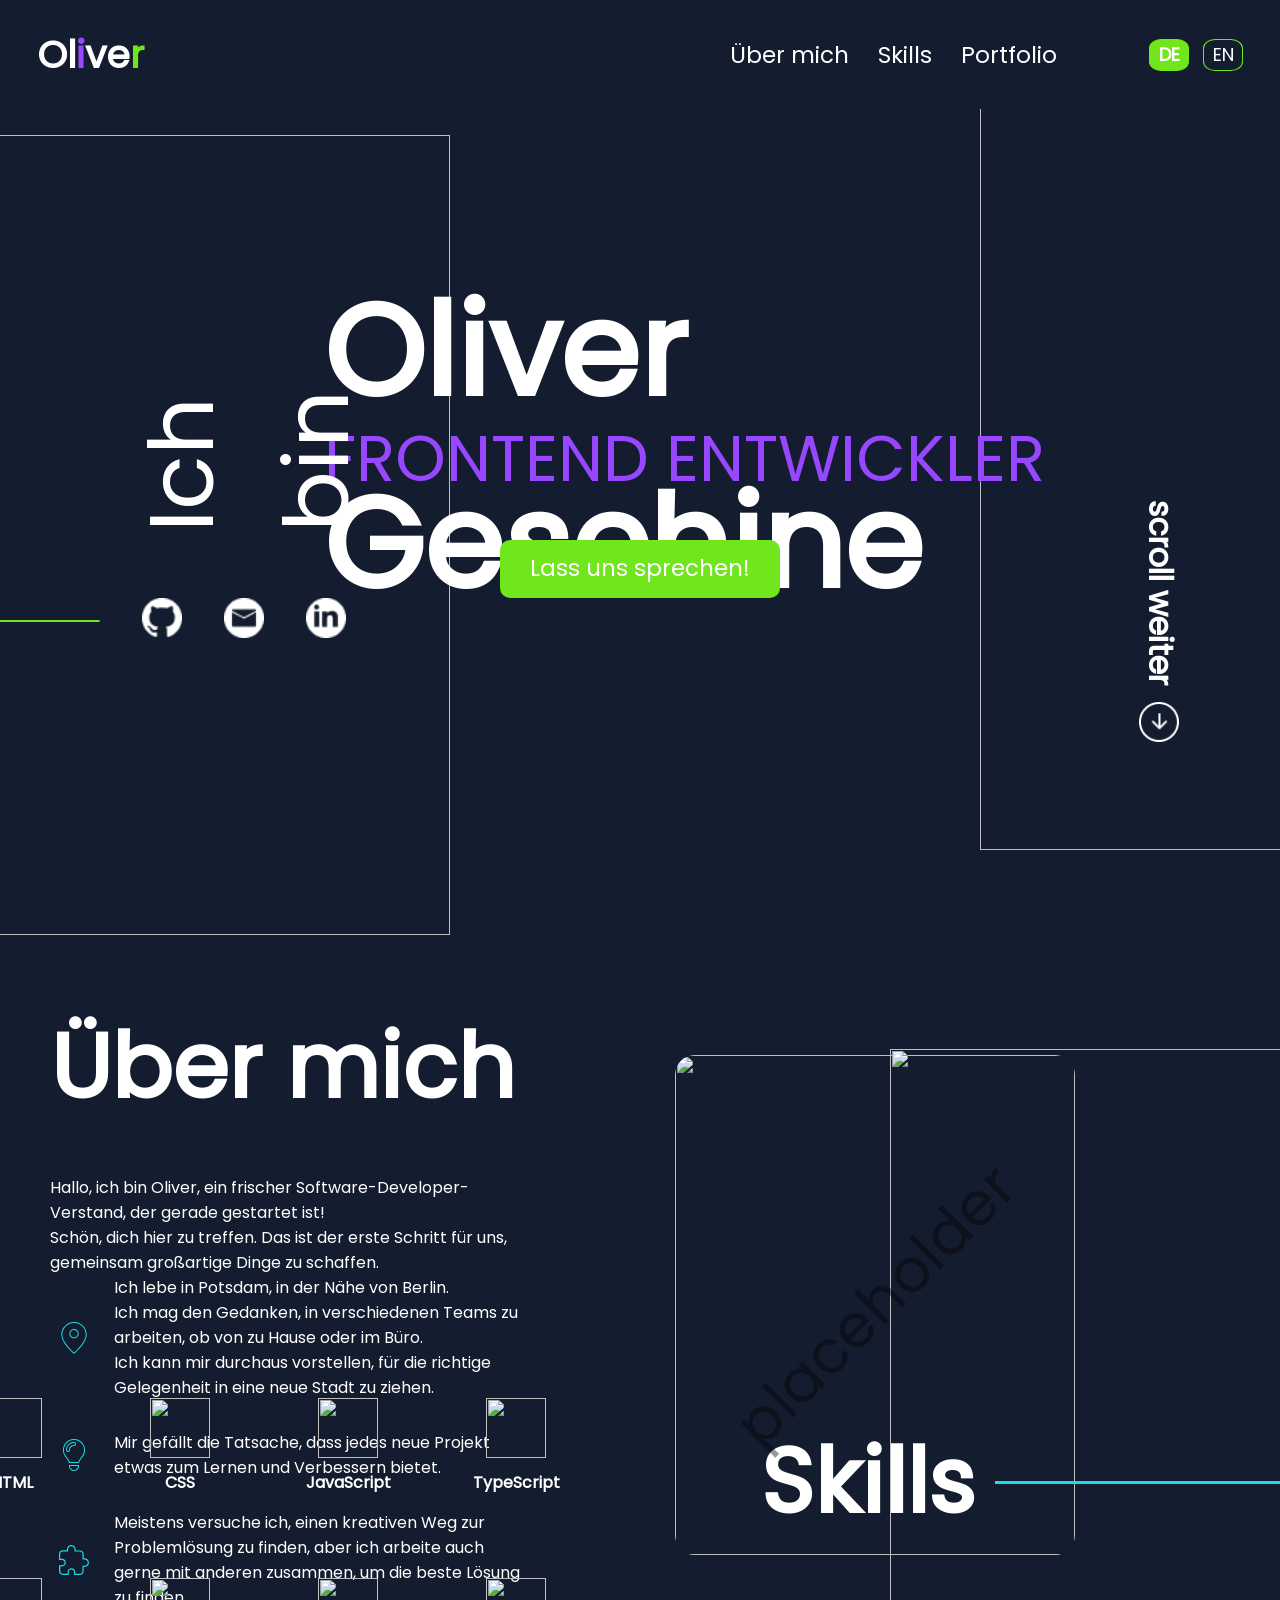
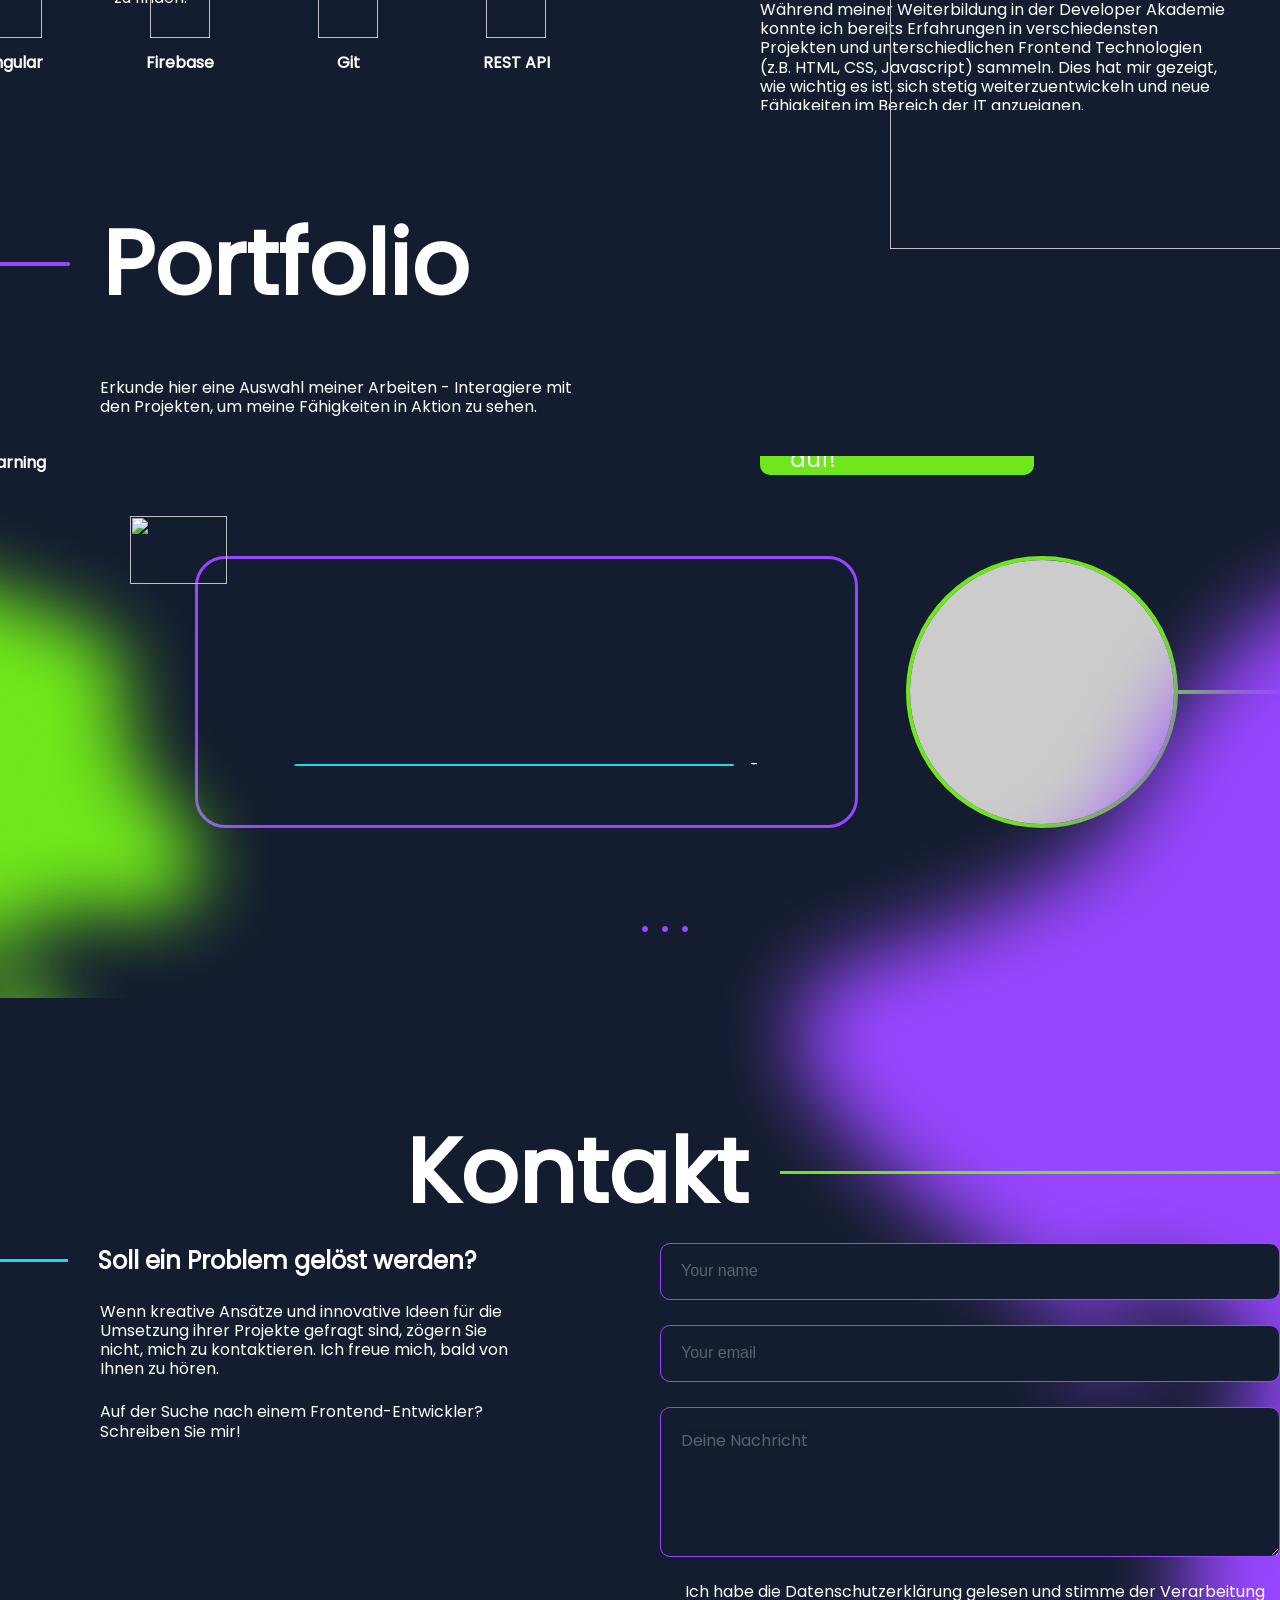
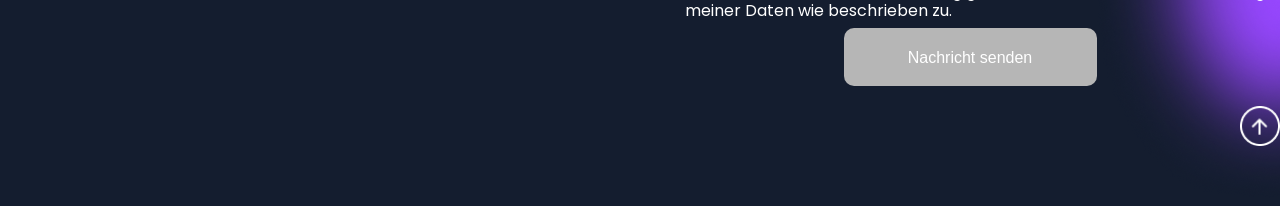
==== index.html @ 26cadbdf "next update on exts and translations" ====
<!DOCTYPE html>
<html lang="en">

<head>
    <meta charset="UTF-8">
    <meta name="viewport" content="width=device-width, initial-scale=1.0">
    <title>Portfolio</title>

    <link rel="stylesheet" href="style.css">
    <link rel="stylesheet" href="./styles/navbar.css">
    <link rel="stylesheet" href="./styles/landing-section.css">
    <link rel="stylesheet" href="./styles/about-me-section.css">
    <link rel="stylesheet" href="./styles/skills-section.css">
    <link rel="stylesheet" href="./styles/portfolio-section.css">
    <link rel="stylesheet" href="./styles/comment-section.css">
    <link rel="stylesheet" href="./styles/contact-section.css">
    <link rel="stylesheet" href="./styles/footer.css">

    <script src="https://cdn.jsdelivr.net/npm/@emailjs/browser@3/dist/email.min.js"></script>

    <script src="./scripts/includeHTML.js"></script>
    <script src="./scripts/projects.js"></script>
    <script src="./scripts/comments.js"></script>
    <script src="./scripts/contact.js"></script>
    <script src="./scripts/navbar.js"></script>
    <script src="./scripts/translations.js"></script>
    <script src="script.js"></script>
</head>

<body onload="init()">
    <div class="content-wrapper">
        <nav>
            <h1>
                <a href="#landing_page">
                    <span>Ol</span><span class="purple-dot">i</span><span>ve</span><span class="green-r">r</span>
                </a>
            </h1>


            <div class="navigation-bar">

                <div class="navigation-links-container">
                    <div class="navigations-links">
                        <a href="#about_me" onclick="setActiveNav(this)" data-translate="nav.about">About me</a>
                        <img class="navigation-links-img dNone" src="./assets/icons/purple_line.png" alt="">
                    </div>
                    <div class="navigations-links">
                        <a href="#skills" onclick="setActiveNav(this)" data-translate="nav.skills">Skills</a>
                        <img class="navigation-links-img dNone" src="./assets/icons/purple_line.png" alt="">
                    </div>
                    <div class="navigations-links">
                        <a href="#portfolio" onclick="setActiveNav(this)" data-translate="nav.portfolio">Portfolio</a>
                        <img class="navigation-links-img dNone" src="./assets/icons/purple_line.png" alt="">
                    </div>
                </div>

                <div class="change_language_container">
                    <button class="language-button" id="de_button" onclick="setLanguageDE()">DE</button>
                    <button class="language-button dNone" id="de_active">DE</button>
                    <button class="language-button" id="en_button" onclick="setLanguageEN()">EN</button>
                    <button class="language-button dNone" id="en_active">EN</button>
                </div>

            </div>

        </nav>


        <landing-section id="landing_page" class="landing-section">
            <div class="headline-wrapper">
                <h3 data-translate="landing.iam">I am</h3>
                <div class="headlines">
                    <h1>Oliver Geschine</h1>
                    <h2 data-translate="landing.role">FRONTEND DEVELOPER</h2>
                </div>
            </div>

            <a href="#contact" class="landing-section-button" data-translate="landing.cta">Let's talk!</a>

            <div class="landing-section-link-container">
                <div class="links">
                    <img src="./assets/icons/green_line.png" alt="">
                    <a href="https://github.com/OliGeschine" target="_blank"><img src="./assets/icons/github.png"
                            alt="Github"></a>
                    <a href="#contact"><img src="./assets/icons/email.png" alt="Email"></a>
                    <a href="https://www.linkedin.com/in/oliver-geschine-a71230404/" target="_blank"><img
                            src="./assets/icons/linkedin.png" alt="LinkedIn"></a>
                </div>

                <div class="scroll-down-container">
                    <p data-translate="landing.scroll">Scroll down</p>
                    <img src="./assets/icons/white_arrow_up_framed.png" alt="">
                </div>
            </div>

            <div class="landing-section-shadows">
                <img src="./assets/img/landing_section_shadow_purple.png" alt="">
                <img src="./assets/img/landing_section_shadow_blue.svg" alt="">
            </div>

        </landing-section>


        <section id="about_me" class="about_me_section">
            <div class="infobox">
                <h1 data-translate="about.title">About Me</h1>
                <span data-translate="about.intro">
                    Hi there, I'm Oliver, a fresh Software-Developer-Mind that just launched! <br>
                    Nice to meet you here. This is the first step for us creating great things together. <br>
                </span>
                <div class="short_info_container">
                    <div class="short_info">
                        <img class="about_me_icons" src="./assets/icons/location_icon.png" alt="">
                        <span data-translate="about.location">
                        </span>
                    </div>
                    <div class="short_info">
                        <img class="about_me_icons" src="./assets/icons/bulb_icon.png" alt="">
                        <span data-translate="about.learning">
                            I like the fact that every new project gives you something to learn and improve.

                        </span>
                    </div>
                    <div class="short_info">
                        <img class="about_me_icons" src="./assets/icons/puzzle_icon.svg" alt="">
                        <span data-translate="about.problem">
                            Most of the time I try to find a creative way to solve problems, but i also enjoy teaming up
                            with other people to find the best solution.
                        </span>
                    </div>
                </div>
            </div>

            <div class="profile_picture_container">
                <span class="placeholder_span">placeholder</span>
                <img class="profile_picture" src="./assets/img/profile_picture.png" alt="">
            </div>

            <div class="about-me-section-shadows">
                <img src="./assets/img/purple_green_shadow.png" alt="">
            </div>
        </section>


        <section id="skills" class="skills_section">
            <img class="vector-bg-img" src="./assets/img/Vector.png" alt="">
            <div class="skills-content">
                <div class="skills-overview">
                    <div class="skill-container">
                        <img class="skills_picture" src="./assets/img/html.png" alt="">
                        <span>HTML</span>
                    </div>

                    <div class="skill-container">
                        <img class="skills_picture" src="./assets/img/css.png" alt="">
                        <span>CSS</span>
                    </div>
                    <div class="skill-container">
                        <img class="skills_picture" src="./assets/img/javascript.png" alt="">
                        <span>JavaScript</span>
                    </div>

                    <div class="skill-container">
                        <img class="skills_picture" src="./assets/img/typescript.png" alt="">
                        <span>TypeScript</span>
                    </div>
                    <div class="skill-container">
                        <img class="skills_picture" src="./assets/img/angular.png" alt="">
                        <span>Angular</span>
                    </div>

                    <div class="skill-container">
                        <img class="skills_picture" src="./assets/img/firebase.png" alt="">
                        <span>Firebase</span>
                    </div>
                    <div class="skill-container">
                        <img class="skills_picture" src="./assets/img/git.png" alt="">
                        <span>Git</span>
                    </div>

                    <div class="skill-container">
                        <img class="skills_picture" src="./assets/img/rest_api.png" alt="">
                        <span>REST API</span>
                    </div>
                    <div class="skill-container">
                        <img class="skills_picture" src="./assets/img/scrum.png" alt="">
                        <span>Scrum</span>
                    </div>

                    <div class="skill-container">
                        <img class="skills_picture" src="./assets/img/material_design.png" alt="">
                        <span>Material Design</span>
                    </div>
                    <div class="skill-container">
                        <img class="skills_picture" src="./assets/img/continually_learning_blue.png" alt="">
                        <span>Continually Learning</span>
                    </div>
                </div>

                <div class="skills_infobox">
                    <div class="skills_headline_container">
                        <h1 data-translate="skills.title">Skills</h1>
                        <img class="blue_line" src="./assets/icons/blue_line.png" alt="">
                    </div>

                    <span data-translate="skills.intro" class="skills_infobox_span">

                    </span>
                    <div class="h2_container">
                        <p data-translate="skills.looking"></p>
                        <p data-translate="skills.another" class="purple-p">another skill</p>
                        <p data-translate="skills.question">?</p>
                    </div>
                    <span data-translate="skills.description" class="skills_infobox_span"></span>
                    <a href="#contact" class="skills-section-button" data-translate="skills.cta"></a>
                </div>
            </div>
        </section>



        <section id="portfolio" class="portfolio_section">
            <div class="project-headline-wrapper">
                <div class="headline_container">
                    <img src="./assets/icons/purple_line.png" alt="">
                    <h1 data-translate="portfolio.title">Portfolio</h1>
                </div>
                <span data-translate="portfolio.headline" class="headline_span"></span>
            </div>

            <div id="projectList" class="project-wrapper"></div>
            <div class="portfolio-section-shadows">
                <img class="blue-shadow" src="./assets/img/blue_shadow.png" alt="">
                <img class="green-shadow" src="./assets/img/green_shadow.png" alt="">
            </div>

        </section>


        <section class="comment-section" id="comment-section">
            <div class="comment-content">
                <img class="quote-marks" src="./assets/icons/quotation_marks_green.png" alt="">
                <div class="comment-container">
                    <span name="comment" id="comment" cols="30" rows="10"
                        placeholder="Write your comment here..."></span>
                    <div class="comment-writer-container">
                        <img class="comment-blue-line" src="./assets/icons/blue_line.png" alt="">
                        <div class="comment-writer">
                            <span id="name"></span>
                            <span>-</span>
                            <span id="position"></span>
                        </div>
                    </div>
                </div>
                <div class="comment-img-container">
                    <div class="green-border">
                        <img class="comment-img" id="comment_img" alt="">
                    </div>
                    <img class="comment-green-line" src="./assets/icons/green_line.png" alt="">
                </div>
            </div>

            <div class="comment-navigation-container">
                <div id="left_arrow" class="arrow" onclick="changeComment(-1)" alt=""></div>
                <span id="navigation_dot_left" class="navigation-dot">•</span>
                <span id="navigation_dot_middle" class="navigation-dot">•</span>
                <span id="navigation_dot_right" class="navigation-dot">•</span>
                <div id="right_arrow" class="arrow" onclick="changeComment(1)" alt=""></div>
            </div>
        </section>

        <section id="contact" class="contact-section">

            <div class="contact-headline-container">
                <h1 data-translate="contact.title">Contact</h1>
                <img src="./assets/icons/green_line.png" alt="">
            </div>
            <div class="contact-content-container">
                <div class="contact-content-wrapper">
                    <div class="contact-content-headline-container">
                        <img class="contact-content-img" src="./assets/icons/blue_line.png" alt="">
                        <h2 data-translate="contact.problem">Got a problem to solve?</h2>
                    </div>
                    <div class="contact-content-span-container">
                        <span data-translate="contact.message"></span>
                        <span data-translate="contact.need">Need a Frontend developer? Contact me!</span>
                    </div>
                </div>
                <div class="contact-input-container">
                    <div class="inputFieldWrapper">
                        <input class="inputFields" type="text" placeholder="Your name" id="contactName"
                            data-translate="contact.name.placeholder" required>
                        <img class="inputIcon" src="./assets/icons/error.png" alt="Error">
                        <span id="namePlaceholderError" class="errorMsg"
                            data-translate="contact.name.error">Placeholder</span>
                        <div id="nameError" class="inputError dNone" data-translate="contact.name.errorText">Fehlertext
                        </div>
                    </div>
                    <div class="inputFieldWrapper">
                        <input class="inputFields" type="email" placeholder="Your email" id="contactEmail"
                            data-translate="contact.email.placeholder" required>
                        <img class="inputIcon" src="./assets/icons/error.png" alt="Error">
                        <span id="emailPlaceholderError" class="errorMsg"
                            data-translate="contact.email.error">Placeholder</span>
                        <div id="emailError" class="inputError dNone" data-translate="contact.email.errorText">
                            Fehlertext</div>
                    </div>
                    <div class="inputFieldWrapper">
                        <textarea class="inputFields contact-message" placeholder="Your message" id="contactMessage"
                            data-translate-placeholder="contact.message.placeholder" required></textarea>
                        <img class="inputIcon" src="./assets/icons/error.png" alt="Error">
                        <span id="messagePlaceholderError" class="errorMsg"
                            data-translate="contact.message.error">Placeholder</span>
                        <div id="messageError" class="inputError dNone" data-translate="contact.message.errorText">
                            Fehlertext</div>
                    </div>
                    <div class="checkbox-container">
                        <div id="checkbox" type="checkbox" class="checkbox-icon-container"></div>
                        <span data-translate="contact.privacy">I've read the privacy policy and agree to the processing
                            of my data as outlined.</span>
                        <span class="error-message" data-translate="contact.privacy.error">Please accept the privacy
                            policy.</span>
                    </div>
                    <button id="sendMessageButton" class="send-message-button" data-translate="contact.send"
                        disabled>Send message</button>
                    <a id="up_arrow" class="arrow" href="#landing_page"></a>
                </div>
            </div>
            <div class="inputFieldContainer">
            </div>
            <div class="contact-section-shadow">
                <img class="purple-shadow" src="./assets/img/purple_shadow.png" alt="">
            </div>
        </section>
        <div class="inlude-footer" w3-include-html="./footer.html"></div>
    </div>
</body>

</html>
---- style.css ----
* {
    margin: 0;
    padding: 0;
    box-sizing: border-box;
    /* outline: 1px solid red; */
}

html {
    height: 100%;
    scroll-behavior: smooth;
    background-color: #000000;
    display: flex;
    justify-content: center;
}

body {
    height: 100%;
    color: white;
    display: flex;
    justify-content: center;
    margin: 0;
    padding: 0;
    font-family: 'Poppins', sans-serif;
    box-sizing: border-box;
    width: 100%;
}

.content-wrapper {
    max-width: 1440px;
    width: 100%;
    display: flex;
    flex-direction: column;
    align-items: center;
    position: absolute;
    overflow: hidden;
    background-color: #141D2F;
}

.dNone {
    display: none;
}

@font-face {
    font-family: 'Poppins';
    src: url('assets/fonts/Poppins/Poppins-Regular.woff') format('woff');
}

.poppins-thin {
    font-family: "Poppins", sans-serif;
    font-weight: 100;
    font-style: normal;
}

.poppins-extralight {
    font-family: "Poppins", sans-serif;
    font-weight: 200;
    font-style: normal;
}

.poppins-light {
    font-family: "Poppins", sans-serif;
    font-weight: 300;
    font-style: normal;
}

.poppins-regular {
    font-family: "Poppins", sans-serif;
    font-weight: 400;
    font-style: normal;
}

.poppins-medium {
    font-family: "Poppins", sans-serif;
    font-weight: 500;
    font-style: normal;
}

.poppins-semibold {
    font-family: "Poppins", sans-serif;
    font-weight: 600;
    font-style: normal;
}

.poppins-bold {
    font-family: "Poppins", sans-serif;
    font-weight: 700;
    font-style: normal;
}

.poppins-extrabold {
    font-family: "Poppins", sans-serif;
    font-weight: 800;
    font-style: normal;
}

.poppins-black {
    font-family: "Poppins", sans-serif;
    font-weight: 900;
    font-style: normal;
}

.poppins-thin-italic {
    font-family: "Poppins", sans-serif;
    font-weight: 100;
    font-style: italic;
}

.poppins-extralight-italic {
    font-family: "Poppins", sans-serif;
    font-weight: 200;
    font-style: italic;
}

.poppins-light-italic {
    font-family: "Poppins", sans-serif;
    font-weight: 300;
    font-style: italic;
}

.poppins-regular-italic {
    font-family: "Poppins", sans-serif;
    font-weight: 400;
    font-style: italic;
}

.poppins-medium-italic {
    font-family: "Poppins", sans-serif;
    font-weight: 500;
    font-style: italic;
}

.poppins-semibold-italic {
    font-family: "Poppins", sans-serif;
    font-weight: 600;
    font-style: italic;
}

.poppins-bold-italic {
    font-family: "Poppins", sans-serif;
    font-weight: 700;
    font-style: italic;
}

.poppins-extrabold-italic {
    font-family: "Poppins", sans-serif;
    font-weight: 800;
    font-style: italic;
}

.poppins-black-italic {
    font-family: "Poppins", sans-serif;
    font-weight: 900;
    font-style: italic;
}
---- styles/navbar.css ----
h1 a {
    text-decoration: none;
    color: white;

}

nav h1 {
    font-size: 38px;
}

nav {
    width: 100%;
    height: 109px;
    display: flex;
    justify-content: space-between;
    align-items: center;
    position: fixed;
    top: 0px;
    left: 50%;
    transform: translateX(-50%);
    max-width: 1440px;
    z-index: 99;
    background-color: #141D2F;
    padding: 0 37px;
}

.navigation-bar {
    gap: 92px;
    display: flex;
    align-items: center;
}

.navigation-links-container {
    display: flex;
    font-size: 23px;
    gap: 29px;
}

.navigation-links-container a {
    text-decoration: none;
    color: white;
    font-weight: 400;
    font-style: normal;
}

.navigation-links-container a:hover {
    color: #70e71a;
}

.navigations-links {
    display: flex;
    flex-direction: column;
    justify-content: flex-start;
}

.navigation-links-img {
    width: 57px;
    height: 3px;
}

.navigations-links.active a {
    color: #70e71a !important;
}

.navigations-links.active .navigation-links-img {
    display: block !important;
}

.change_language_container {
    display: flex;
    gap: 14px;
}

.language-button {
    font-family: 'Poppins', sans-serif;
    color: white;
    font-size: 18px;
    line-height: 120%;
    font-weight: 400;
    width: 40px;
    height: 32px;
    border-radius: 30%;
    background-color: #141D2F;
    border: solid 1px #70e71a;
}

.language-button:hover {
    cursor: pointer;
    background-color: #9747FF;
    border-color: #9747FF;
}

.language-button.active {
    background-color: #70e71a;
    font-weight: 700;
}

.language-button.active:hover {
    border-color: #70e71a;
    cursor: default;
}

.purple-dot {
    color: #9747ff;
}

.green-r {
    color: #70e71a;
}
---- styles/landing-section.css ----
.landing-section {
    width: 100%;
    height: 100vh;
    display: flex;
    flex-direction: column;
    justify-content: center;
    align-items: center;
    position: relative;
    background-color: #141D2F;
    isolation: isolate;
}

.landing-section h1 {
    font-weight: 700;
    font-size: 128px;
    height: 149px;
}

.landing-section h2 {
    color: #9747FF;
    font-weight: 400;
    font-size: 64px;
    height: 69px;
}

.landing-section h3 {
    font-weight: 400;
    height: 58px;
    font-size: 90px;
    rotate: -90deg;
}

.headline-wrapper {
    display: flex;
    align-items: center;
    gap: 35px;
}

.headlines {
    display: flex;
    flex-direction: column;
    gap: 6px;
    padding-bottom: 40px;
}

.landing-section-button {
    cursor: pointer;
    color: white;
    height: 58px;
    border-radius: 10px;
    padding: 15px 30px;
    background-color: #70E61C;
    font-size: 23px;
    line-height: 120%;
    transition: all 0.3s ease-in-out;
    border: none;
    text-decoration: none;
    margin-top: 20px;
}

.landing-section-button:hover {
    background-color: #9747FF;
    transform: scale(1.15);
}

.landing-section-link-container {
    display: flex;
    justify-content: space-between;
    width: 100%;
}

.links {
    display: flex;
    align-items: center;
    gap: 42px;
}

.links>img {
    width: 100px;
    height: 2px;
}

.links a {
    transition: transform 0.1s ease-in-out;
}

.links a img {
    width: 40px;
    height: 40px;
}

.links a:hover {
    transform: scale(1.2);
}

.scroll-down-container {
    display: flex;
    align-items: center;
    gap: 16px;
    font-size: 23px;
    line-height: 120%;
    transform: rotate(90deg);
    transform-origin: center;
}

.scroll-down-container img {
    width: 40px;
    height: 40px;
    transform: rotate(90deg);
}

.landing-section-shadows {
    position: absolute;
    top: 0;
    left: 0;
    width: 100%;
    height: 100%;
    z-index: -1;
    pointer-events: none;
}

.landing-section-shadows img:first-child {
    position: absolute;
    top: 15%;
    left: -350px;
    width: 800px;
    height: 800px;
}

.landing-section-shadows img:nth-child(2) {
    position: absolute;
    top: 50%;
    right: -500px;
    transform: translateY(-50%);
    width: 800px;
    height: 800px;
}
---- styles/about-me-section.css ----
.about_me_section {
    display: flex;
    width: 100%;
    padding: 100px 50px;
    justify-content: space-between;
    align-items: center;
    gap: 60px;
    box-sizing: border-box;
}

.about_me_section h1 {
    font-size: 90px;
    margin-bottom: 40px;
}

.infobox {
    width: 470px;
}

.profile_picture_container {
    display: flex;
    justify-content: center;
    align-items: center;
    position: relative;
}

.profile_picture {
    width: 400px;
    height: 500px;
    border-radius: 20px;
}

.placeholder_span {
    position: absolute;
    font-size: 60px;
    color: rgba(0, 0, 0, 0.4);
    rotate: -45deg;
    z-index: 2;
}

.short_info_container {
    display: flex;
    flex-direction: column;
    gap: 30px;
    max-width: 600px;
}

.short_info {
    display: flex;
    align-items: center;
    gap: 16px;
}

.about_me_icons {
    width: 48px;
    height: 48px;
}
---- styles/skills-section.css ----
.skills_section {
    display: flex;
    width: 100%;
    align-items: center;
    gap: 60px;
    background-color: #141D2F;
}

.skills-content {
    display: flex;
    justify-content: flex-end;
    position: absolute;
    width: 100%;
    gap: 200px;
    padding-top: 50px;
}

.vector-bg-img {
    width: 100%;
    bottom: 130px;
    position: relative;
}

.skills-overview {
    display: grid;
    grid-template-columns: repeat(4, 1fr);
    gap: 80px 80px;
    grid-template-areas:
        "skill1 skill2 skill3 skill4"
        "skill5 skill6 skill7 skill8"
        "skill9 skill10 . ."
        "skill11 . . .";
}

.skill-container:nth-child(1) {
    grid-area: skill1;
}

.skill-container:nth-child(2) {
    grid-area: skill2;
}

.skill-container:nth-child(3) {
    grid-area: skill3;
}

.skill-container:nth-child(4) {
    grid-area: skill4;
}

.skill-container:nth-child(5) {
    grid-area: skill5;
}

.skill-container:nth-child(6) {
    grid-area: skill6;
}

.skill-container:nth-child(7) {
    grid-area: skill7;
}

.skill-container:nth-child(8) {
    grid-area: skill8;
}

.skill-container:nth-child(9) {
    grid-area: skill9;
}

.skill-container:nth-child(10) {
    grid-area: skill10;
}

.skill-container:nth-child(11) {
    grid-area: skill11;
}

.skills_picture {
    width: 60px;
    height: 60px;
    object-fit: contain;
}

.skills_picture:hover {
    transform: translateY(-10px);
    transition: all 0.1s ease-in-out;
}

.skill-container {
    display: flex;
    flex-direction: column;
    align-items: center;
    justify-content: center;
    gap: 15px;
    text-align: center;
    width: 88px;
}

.skill-container span {
    font-size: 16px;
    font-weight: 700;
    line-height: 120%;
}

.skills_section h1 {
    font-size: 90px;
}

.skills_infobox {
    max-width: 520px;
    display: flex;
    flex-direction: column;
    gap: 30px;
    padding-top: 20px;
}

.skills_headline_container {
    display: flex;
    align-items: center;
    justify-content: flex-end;
    gap: 20px;
    margin-bottom: 20px;
}

.skills_section h2 {
    font-size: 32px;
    margin: 0;
    line-height: 120%;
}

.skills_infobox_span {
    font-size: 16px;
    line-height: 120%;
    width: 471px;
}

.blue_line {
    width: 287px;
    height: 3px;
    background-color: #70E61C;
}

.h2_container {
    display: flex;
    align-items: center;
    gap: 8px;
    line-height: 120%;
    width: 400px;
}

p {
    font-size: 32px;
    font-weight: 700;
    line-height: 120%;
}

.purple-span {
    font-size: 32px;
    color: #9747ff;
}

.skills-section-button {
    display: flex;
    align-items: center;
    justify-content: center;
    cursor: pointer;
    color: white;
    height: 58px;
    width: 274px;
    border-radius: 10px;
    padding: 15px 30px;
    background-color: #70E61C;
    font-size: 23px;
    line-height: 120%;
    transition: all 0.3s ease-in-out;
    border: none;
    margin-top: 20px;
    text-decoration: none;
    line-height: 120%;
}

.skills-section-button:hover {
    background-color: #9747FF;
    transform: scale(1.15);
}
---- styles/portfolio-section.css ----
.portfolio_section {
    display: flex;
    flex-direction: column;
    justify-content: center;
    align-items: center;
    padding-top: 100px;
    position: relative;
    width: 100%;
    background-color: #141D2F;
    isolation: isolate;
}

.portfolio_section h1 {
    font-size: 90px;
    font-weight: 700;
    line-height: 120%;
}

.dNone {
    display: none !important;
}

.project-headline-wrapper {
    display: flex;
    flex-direction: column;
    width: 100%;
    gap: 20px;
    margin-bottom: 40px;
}

.headline_container {
    display: flex;
    align-items: center;


    gap: 32px;
    margin-bottom: 40px;
}

.headline_span {
    font-size: 16px;
    line-height: 120%;
    font-weight: 400;
    width: 473px;
    position: relative;
    left: 100px;
}

.project-wrapper {
    display: flex;
    flex-wrap: wrap;
    gap: 40px;
    justify-content: center;
    max-width: 1286px;
}

.project_container {
    width: 603px;
    height: 603px;
    border: solid 1px #70E61C;
    border-radius: 20px;
    position: relative;
    overflow: hidden;
    display: flex;
    justify-content: center;
    align-items: center;
    background-color: #141D2F;
}

.project-container-img {
    width: 750px;
    height: 600px;
    transition: all 0.3s ease;
}

.zoomed {
    width: 1440px;
    height: 1500px;
    transition: all 0.3s ease;
    opacity: 0.3;
}

.overlay {
    display: flex;
    flex-direction: column;
    height: 550px;
    gap: 74px;
    position: absolute;
    top: 75px;
    left: 0;
    width: 100%;
    z-index: 10;
}

.button_container {
    display: flex;
    justify-content: space-evenly;
    /* padding-top: 24px; */
}

.portfolio_section button {
    cursor: pointer;
    color: white;
    height: 58px;
    width: 160px;
    border-radius: 10px;
    padding: 15px 30px;
    font-size: 23px;
    line-height: 120%;
    margin-top: 20px;
}

.git_button {
    background-color: transparent;
    border: solid 1px #1ddae6;
    cursor: pointer;
    color: white;
    height: 58px;
    width: 137px;
    border-radius: 10px;
    padding: 15px 30px;
    font-size: 23px;
    line-height: 120%;
    margin-top: 20px;
    text-decoration: none;
}

.git_button:hover {
    background-color: #1ddae6;
}

.live_button {
    background-color: #9747FF;
    border: none;
    cursor: pointer;
    color: white;
    height: 58px;
    width: 152px;
    border-radius: 10px;
    padding: 15px 30px;
    font-size: 23px;
    line-height: 120%;
    margin-top: 20px;
    text-decoration: none;
}

.live_button:hover {
    background-color: #70E61C;
}

.info_container {
    background-color: white;
    color: black;
    display: flex;
    flex-direction: column;
    justify-content: center;
    align-items: center;
    gap: 40px;
    height: 374px;
    padding: 40px;
    padding-top: 0px;
    padding-bottom: 0;
    border-top-left-radius: 30px;
    border-top-right-radius: 30px;
    border-bottom-left-radius: 20px;
    border-bottom-right-radius: 20px;
}

.portfolio_section h2 {
    color: #9747FF;
    font-size: 32px;
    font-weight: 700;
}

.project-description {
    font-size: 18px;
    line-height: 125%;
    text-align: center;
}

.used-skills {
    color: #70E61C;
}

.portfolio-section-shadows {
    position: absolute;
    width: 100%;
    height: 100%;
    top: 0;
    left: 0;
    z-index: -10;
}

.blue-shadow {
    position: absolute;
    bottom: 60%;
    right: -350px;
    width: 740px;
    height: 800px;
    z-index: -1;
}

.green-shadow {
    position: absolute;
    top: 57%;
    left: -514px;
    width: 800px;
    height: 870px;
    z-index: -1;
}
---- styles/comment-section.css ----
.comment-section {
    display: flex;
    flex-direction: column;
    align-items: center;
    padding-top: 100px;
    padding-bottom: 50px;
    padding-left: 50px;
    gap: 60px;
    box-sizing: border-box;
    width: 100%;
    background-color: #141D2F;
}

.comment-content {
    display: flex;
    justify-content: flex-end;
    gap: 48px;
    box-sizing: border-box;
    width: 100%;

}

.comment-container {
    display: flex;
    flex-direction: column;
    justify-content: space-between;
    border: 3px solid #9747FF;
    border-radius: 30px;
    width: 851px;
    height: 272px;
    padding: 48px 96px;
    gap: 40px;
}

.comment-writer-container {
    display: grid;
    grid-template-columns: 1fr auto;
    gap: 16px;
    align-items: center;
    width: 100%;
}

.comment-writer {
    white-space: nowrap;
    justify-self: end;
}

.quote-marks {
    width: 97px;
    height: 68px;
    position: relative;
    left: 80px;
    bottom: 40px;
}

.comment-img-container {
    display: flex;
    align-items: center;
    box-sizing: border-box;
}

.comment-img {
    width: 300px;
    height: 300px;
    background-color: #ccc;
    transition: all 0.3s ease-out;
    position: absolute;
    top: -15px;
    left: -15px;
}

.comment-img.transition-out {
    opacity: 0;
    transform: scale(1.2);
}

.green-border {
    width: 272px;
    height: 272px;
    border: 4px solid #70E61C;
    border-radius: 50%;
    overflow: hidden;
    position: relative;
}

.comment-blue-line {
    height: 2px;
    border-radius: 10px;
    width: 100%;
    min-width: 60px;
}

.comment-green-line {
    height: 4px;
}

.comment-navigation-container {
    display: flex;
    align-items: center;
    gap: 10px;
    margin-top: 20px;
    line-height: 120%;
}

.arrow {
    width: 40px;
    height: 40px;
    cursor: pointer;
}

#left_arrow {
    background-image: url("../assets/icons/arrow_left.png");
}

#left_arrow:hover {
    background-image: url("../assets/icons/arrow_left_framed.png");
}

#right_arrow {
    background-image: url("../assets/icons/arrow_right.png");
}

#right_arrow:hover {
    background-image: url("../assets/icons/arrow_right_framed.png");
}

.navigation-dot {
    font-size: 24px;
    color: #9747FF;
}
---- styles/contact-section.css ----
.contact-section {
    display: flex;
    flex-direction: column;
    padding-top: 165px;
    gap: 60px;
    width: 100%;
    background-color: #141D2F;
    isolation: isolate;
}

.contact-headline-container {
    display: flex;
    justify-content: flex-end;
    align-items: center;
    line-height: 120%;
    width: 100%;
    gap: 32px;
}

.contact-headline-container h1 {
    font-size: 90px;
    font-weight: 700;
}

.contact-headline-container img {
    width: 500px;
    height: 3px;
}

.contact-content-container {
    display: flex;
    justify-content: flex-start;
    gap: 150px;
}

.contact-content-wrapper {
    display: flex;
    flex-direction: column;
    width: 573px;
}

.contact-content-img {
    width: 68px;
    height: 3px;
}

.contact-content-headline-container {
    display: flex;
    align-items: center;
    gap: 30px;
}

.contact-content-span-container {
    display: flex;
    flex-direction: column;
    padding-top: 24px;
    padding-left: 100px;
    font-size: 16px;
    line-height: 120%;
    gap: 24px;
}

.contact-input-container {
    display: flex;
    flex-direction: column;
    justify-content: flex-end;
    max-width: 620px;
}

.contact-input-container textarea {
    padding: 20px;
    border: 1px solid #9747FF;
    border-radius: 10px;
    box-sizing: border-box;
    color: white;
    text-align: start;
    resize: none;
}

.contact-content-container input:hover {
    border-color: #1CDAE6;
}

.contact-content-container textarea:hover {
    border-color: #1CDAE6;
}

.contact-input-container input::placeholder {
    color: white;
    font-size: 16px;
    opacity: 30%;
}

.contact-message {
    height: 202px;
}

.arrow {
    width: 40px;
    height: 40px;
    cursor: pointer;
}

.send-message-button {
    width: 253px;
    height: 58px;
    padding: 20px;
    margin-top: 8px;
    border: none;
    border-radius: 10px;
    color: white;
    font-size: 16px;
    cursor: pointer;
    position: relative;
    line-height: 120%;
    transition: all 0.3s ease-in-out;
    text-decoration: none;
    align-self: center;
}

.checkedButton {
    background-color: #70E61C;
}

.checkedButton:hover {
    background-color: #9747FF;
    transform: scale(1.15);
}

#up_arrow {
    background-image: url("../assets/icons/white_arrow_up_framed.png");
    background-size: contain;
    background-repeat: no-repeat;
    background-position: center;
    align-self: flex-end;
    margin-top: 20px;
}

#up_arrow:hover {
    background-image: url("../assets/icons/green_arrow_up_framed.png");
}

.error-message {
    color: #FF0000;
    font-size: 14px;
    margin-top: -20px;
    margin-bottom: 20px;
    display: none;
}

/* new contact form css */

.inputFieldContainer {
    display: flex;
    flex-direction: column;
    justify-content: flex-end;
    gap: 30px;
    width: 617px;
    max-width: 500px;
}

.inputFields {
    padding: 20px;
    border: 1px solid #9747FF;
    border-radius: 10px;
    box-sizing: border-box;
    color: white;
    text-align: start;
    background-color: #141D2F;
}

.inputFields:focus {
    outline: unset;
}

input::placeholder {
    opacity: 30%;
}

.inputIcon {
    height: 1.5rem;
    position: absolute;
    right: 2rem;
    top: 0.9rem;
    z-index: 2;
}

.inputFieldWrapper {
    position: relative;
    display: flex;
    justify-content: center;
    flex-direction: column;
}

.inputError {
    color: red;
    font-size: 1rem;
}

.inputFields.error {
    border: 1px solid red;
}

.errorMsg {
    font-size: 1rem;
    padding: 0;
    color: red;
    visibility: hidden;
}

.errorMsg.visible {
    visibility: visible;
}

.success-message {
    background-color: #70E61C;
    color: white;
    padding: 15px 20px;
    border-radius: 10px;
    margin-top: 20px;
    font-weight: bold;
    text-align: center;
    animation: fadeIn 0.3s ease-in-out;
    box-shadow: 0 4px 6px rgba(0, 0, 0, 0.1);
}

.error-message-popup {
    background-color: #FF4444;
    color: white;
    padding: 15px 20px;
    border-radius: 10px;
    margin-top: 20px;
    font-weight: bold;
    text-align: center;
    animation: fadeIn 0.3s ease-in-out;
    box-shadow: 0 4px 6px rgba(0, 0, 0, 0.1);
}

.send-message-button.loading {
    background-color: #9747FF;
    cursor: not-allowed;
    opacity: 0.7;
}

.send-message-button:disabled {
    background-color: #B6B6B6;
}

@keyframes fadeIn {
    from {
        opacity: 0;
        transform: translateY(-10px);
    }

    to {
        opacity: 1;
        transform: translateY(0);
    }
}

.inputFields.contact-message {
    height: 150px;
    resize: vertical;
    font-family: inherit;
}

textarea.inputFields {
    padding: 20px;
    border: 1px solid #9747FF;
    border-radius: 10px;
    box-sizing: border-box;
    color: white;
    text-align: start;
    resize: vertical;
    background-color: #141D2F;
}

textarea.inputFields:focus {
    outline: unset;
}

textarea.inputFields::placeholder {
    color: white;
    opacity: 30%;
    font-size: 16px;
}

.contact-section-shadow {
    position: absolute;
    height: 100%;
    width: 100%;
    top: 0;
    z-index: -10;
    pointer-events: none;
}

.purple-shadow {
    position: absolute;
    bottom: 0%;
    right: -290px;
    z-index: -1;
}

.inputIcon {
    height: 1.5rem;
    width: 1.5rem;
    visibility: hidden;
    opacity: 0;
}

.inputIcon.visible {
    visibility: visible;
    opacity: 1;
}

.checkbox-container {
    display: flex;
    line-height: 120%;
    gap: 8px;
}

.checkbox-icon-container {
    width: 24px;
    height: 24px;
    cursor: pointer;
    display: inline-block;
    position: relative;
    background-image: url('../assets/icons/checkbox.png');
    background-size: contain;
    background-repeat: no-repeat;
    background-position: center;
    transition: background-image 0.3s ease;
}

.checkbox-icon-container:hover {
    background-image: url('../assets/icons/checkbox_hover.png');
}

.checkbox-icon-container.checked {
    background-image: url('../assets/icons/checkbox_checked.png') !important;
}

.checkbox-icon-container.checked:hover {
    background-image: url('../assets/icons/checkbox_checked_hover.png') !important;
}
---- styles/footer.css ----
footer {
    display: flex;
    flex-direction: column;
    justify-content: center;
    padding: 50px 100px;
    width: 100%;
    height: 291px;
    font-size: 23px;
    line-height: 120%;
    border-top: 4px solid #70e71a;
    background-color: #141D2F;
    z-index: 1;
    scroll-behavior: smooth;
}

footer span {
    color: white;
}

.footer-content {
    display: flex;
    justify-content: space-between;
}

.footer-name {
    font-size: 48px;
    color: white;
    text-decoration: none;
    padding-right: 30px;
}

.purple-dot {
    color: #9747ff;
}

.green-r {
    color: #70e71a;
}

.footer-links {
    display: flex;
    gap: 42px;
}

.footer-links a {
    transition: 0.15s ease-in-out;
}

.footer-links a:hover {
    transform: scale(1.4);
}

.legal-notice {
    font-size: 16px;
    cursor: pointer;
}

.footer-legal-notice-container {
    display: flex;
    flex-direction: column;
    line-height: 1.2rem;
}

.footer-legal-notice-img {
    width: 57px;
    height: 2px;
    opacity: 0;
}

.footer-legal-notice-container:hover .footer-legal-notice-img {
    opacity: 1;
    transition: 0.3s ease-in;
}
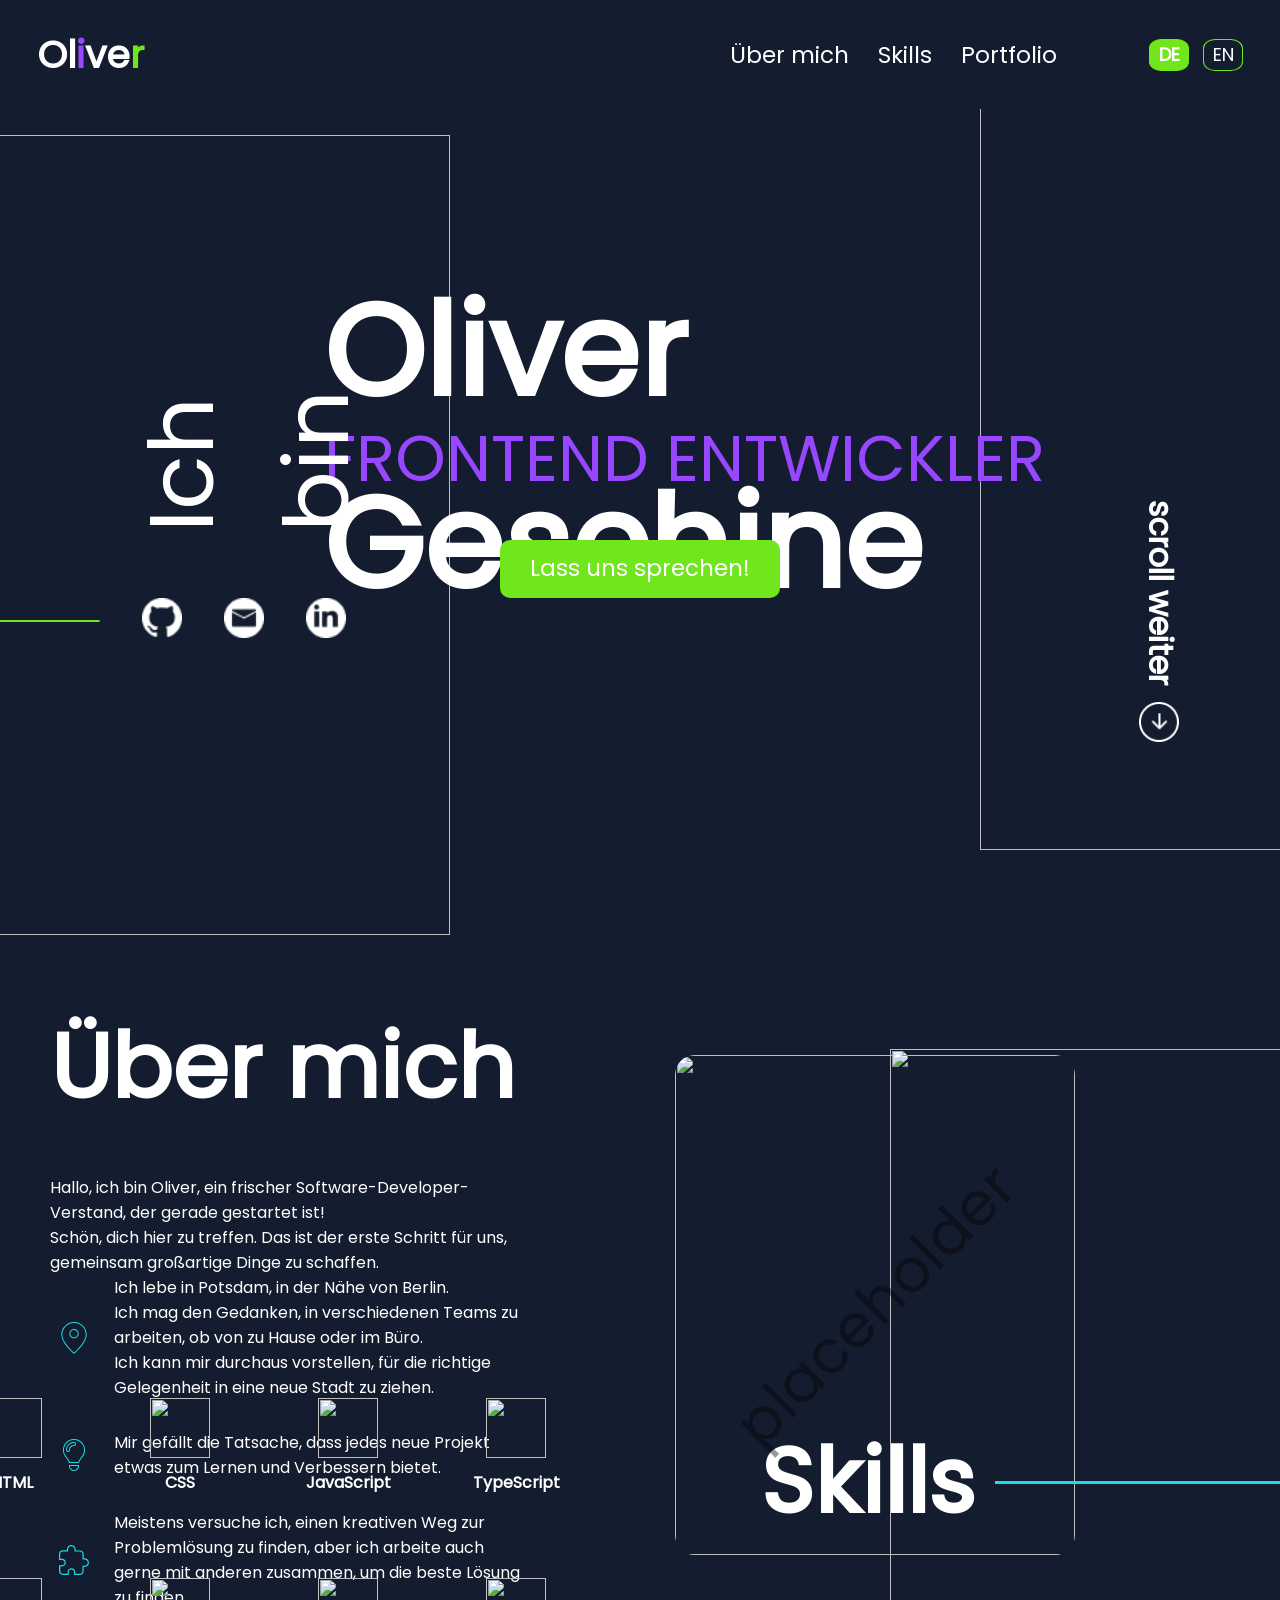
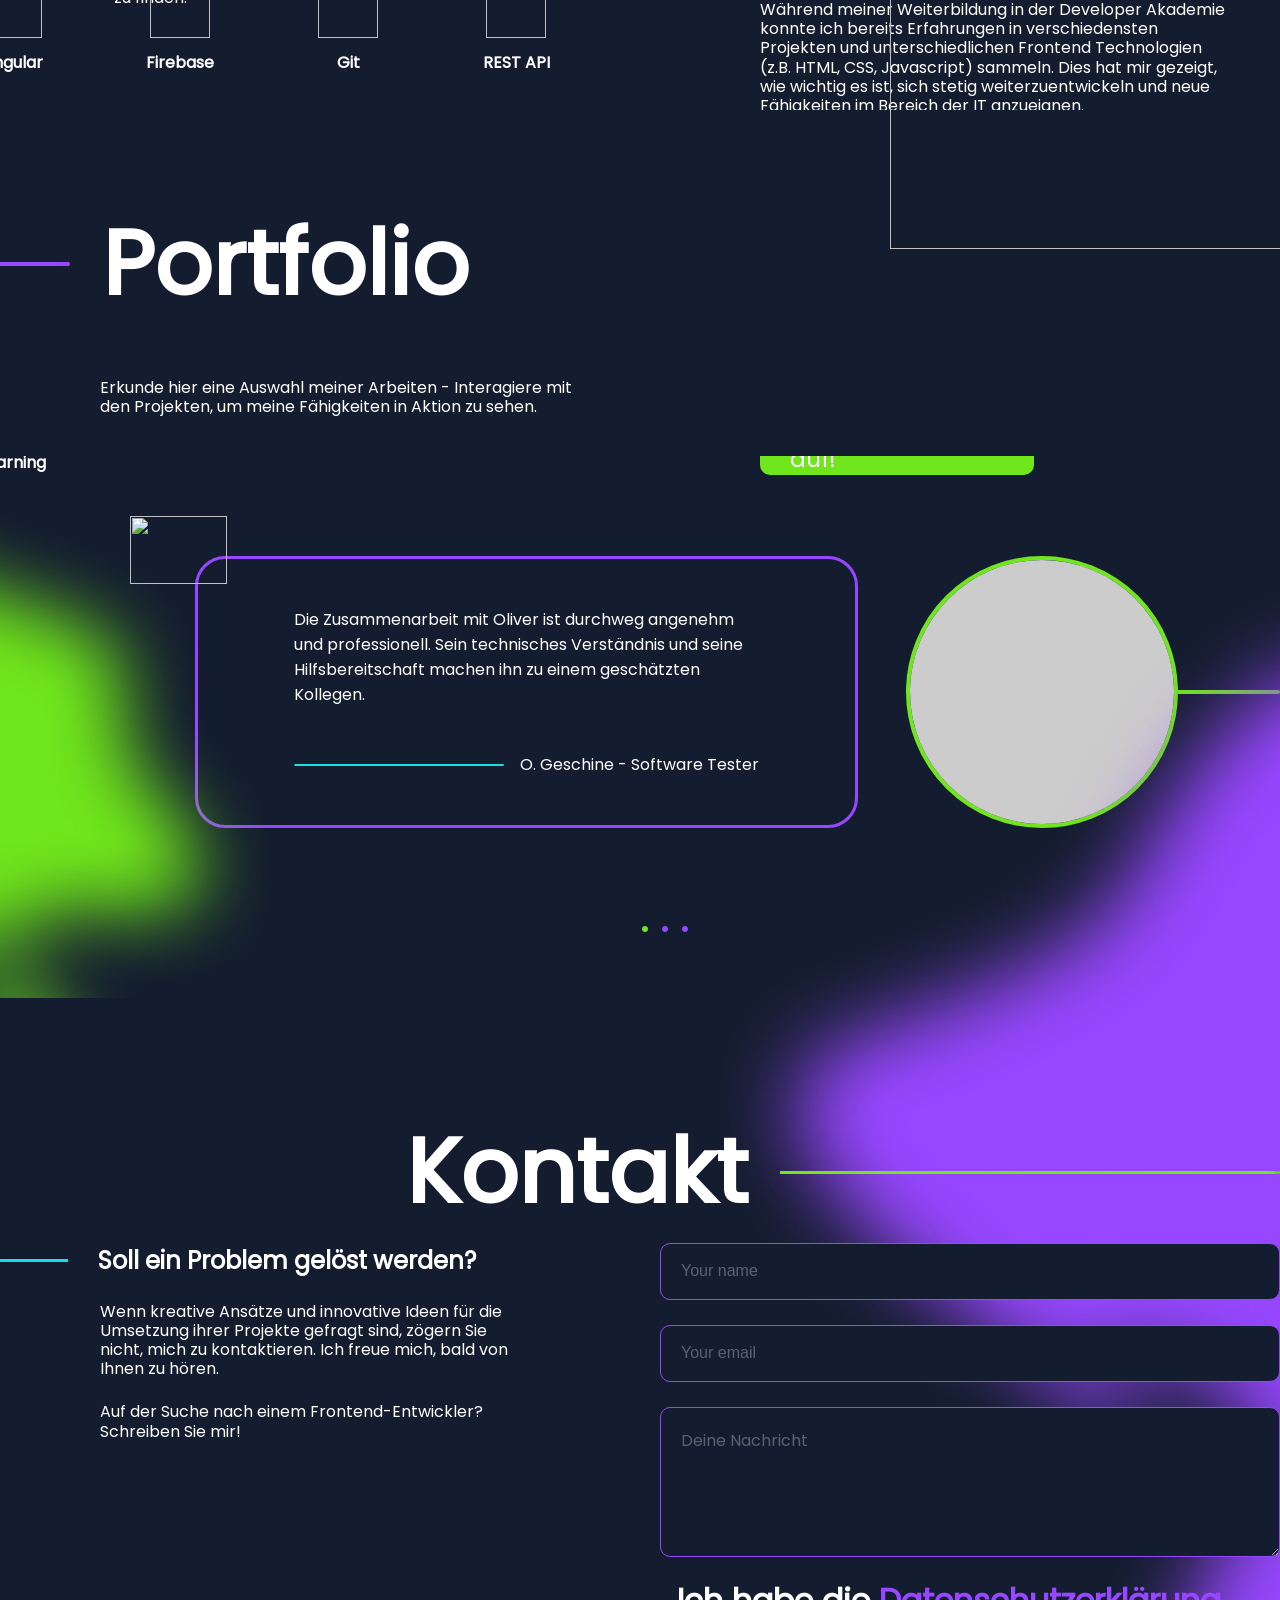
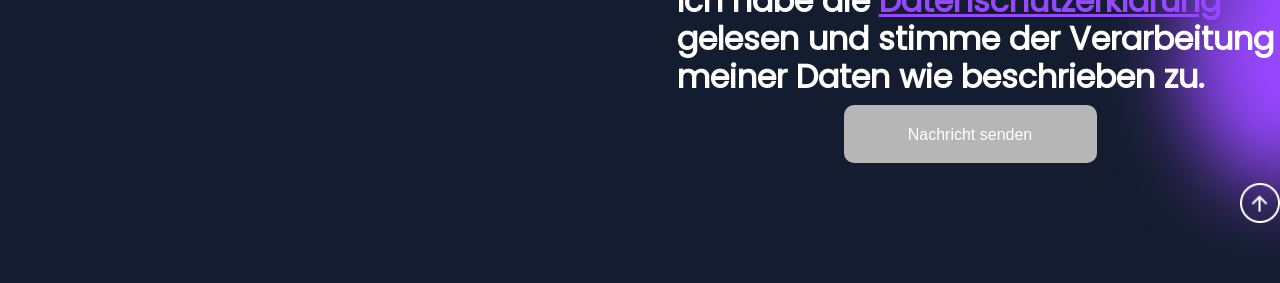
==== commit e5195a29: "add link to privacy policy" ====
--- a/index.html
+++ b/index.html
@@ -316,8 +316,13 @@
                     </div>
                     <div class="checkbox-container">
                         <div id="checkbox" type="checkbox" class="checkbox-icon-container"></div>
-                        <span data-translate="contact.privacy">I've read the privacy policy and agree to the processing
-                            of my data as outlined.</span>
+                        <p>
+                            <span data-translate="contact.privacy.before">I've read the</span>
+                            <span class="privacy-policy" data-translate="contact.privacy.link"
+                                onclick="window.location.href='./privacy_policy.html'">privacy policy</span>
+                            <span data-translate="contact.privacy.after">and agree to the processing of my data as
+                                outlined.</span>
+                        </p>
                         <span class="error-message" data-translate="contact.privacy.error">Please accept the privacy
                             policy.</span>
                     </div>
--- a/style.css
+++ b/style.css
@@ -34,6 +34,10 @@
     position: absolute;
     overflow: hidden;
     background-color: #141D2F;
+}
+
+.inlude-footer {
+    width: 100%;
 }
 
 .dNone {
--- a/styles/contact-section.css
+++ b/styles/contact-section.css
@@ -179,6 +179,9 @@
 
 .inputIcon {
     height: 1.5rem;
+    width: 1.5rem;
+    visibility: hidden;
+    opacity: 0;
     position: absolute;
     right: 2rem;
     top: 0.9rem;
@@ -299,13 +302,6 @@
     bottom: 0%;
     right: -290px;
     z-index: -1;
-}
-
-.inputIcon {
-    height: 1.5rem;
-    width: 1.5rem;
-    visibility: hidden;
-    opacity: 0;
 }
 
 .inputIcon.visible {
@@ -342,4 +338,10 @@
 
 .checkbox-icon-container.checked:hover {
     background-image: url('../assets/icons/checkbox_checked_hover.png') !important;
+}
+
+.privacy-policy {
+    color: #9747FF;
+    text-decoration: underline;
+    cursor: pointer;
 }
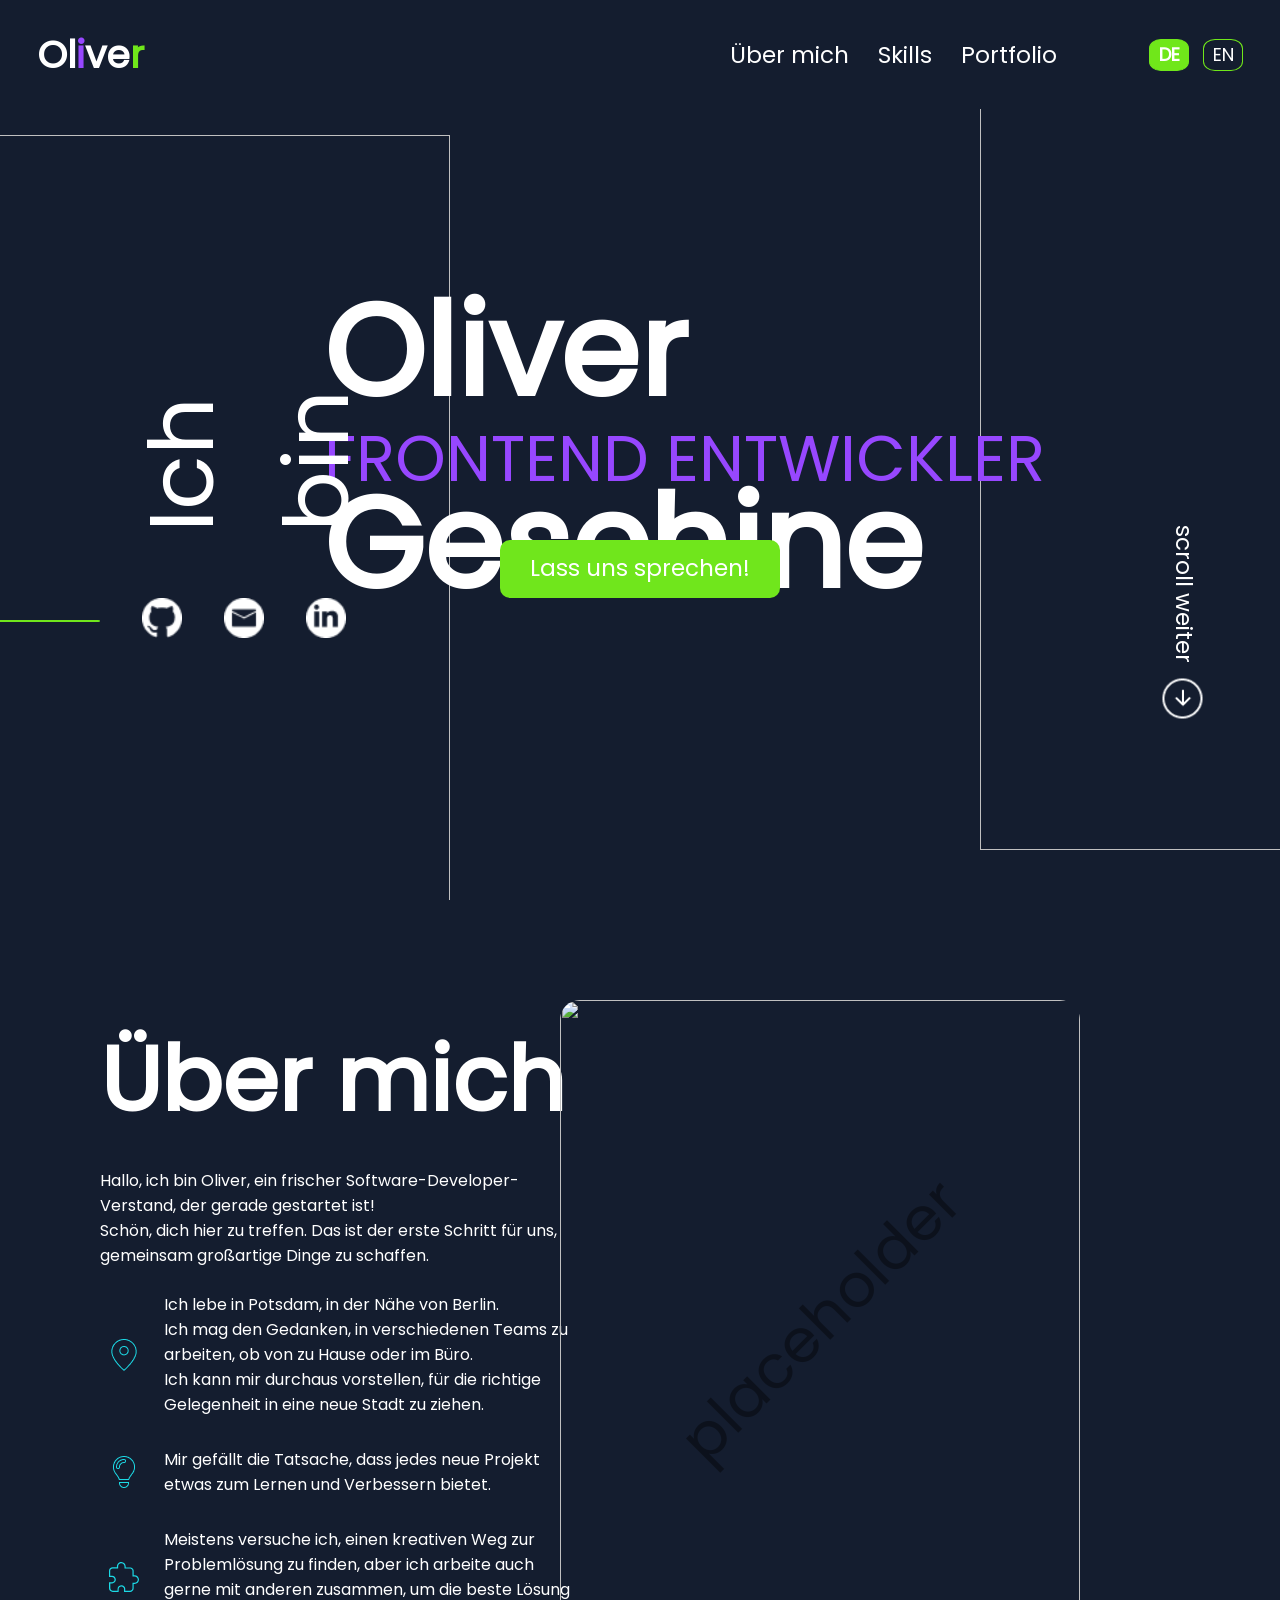
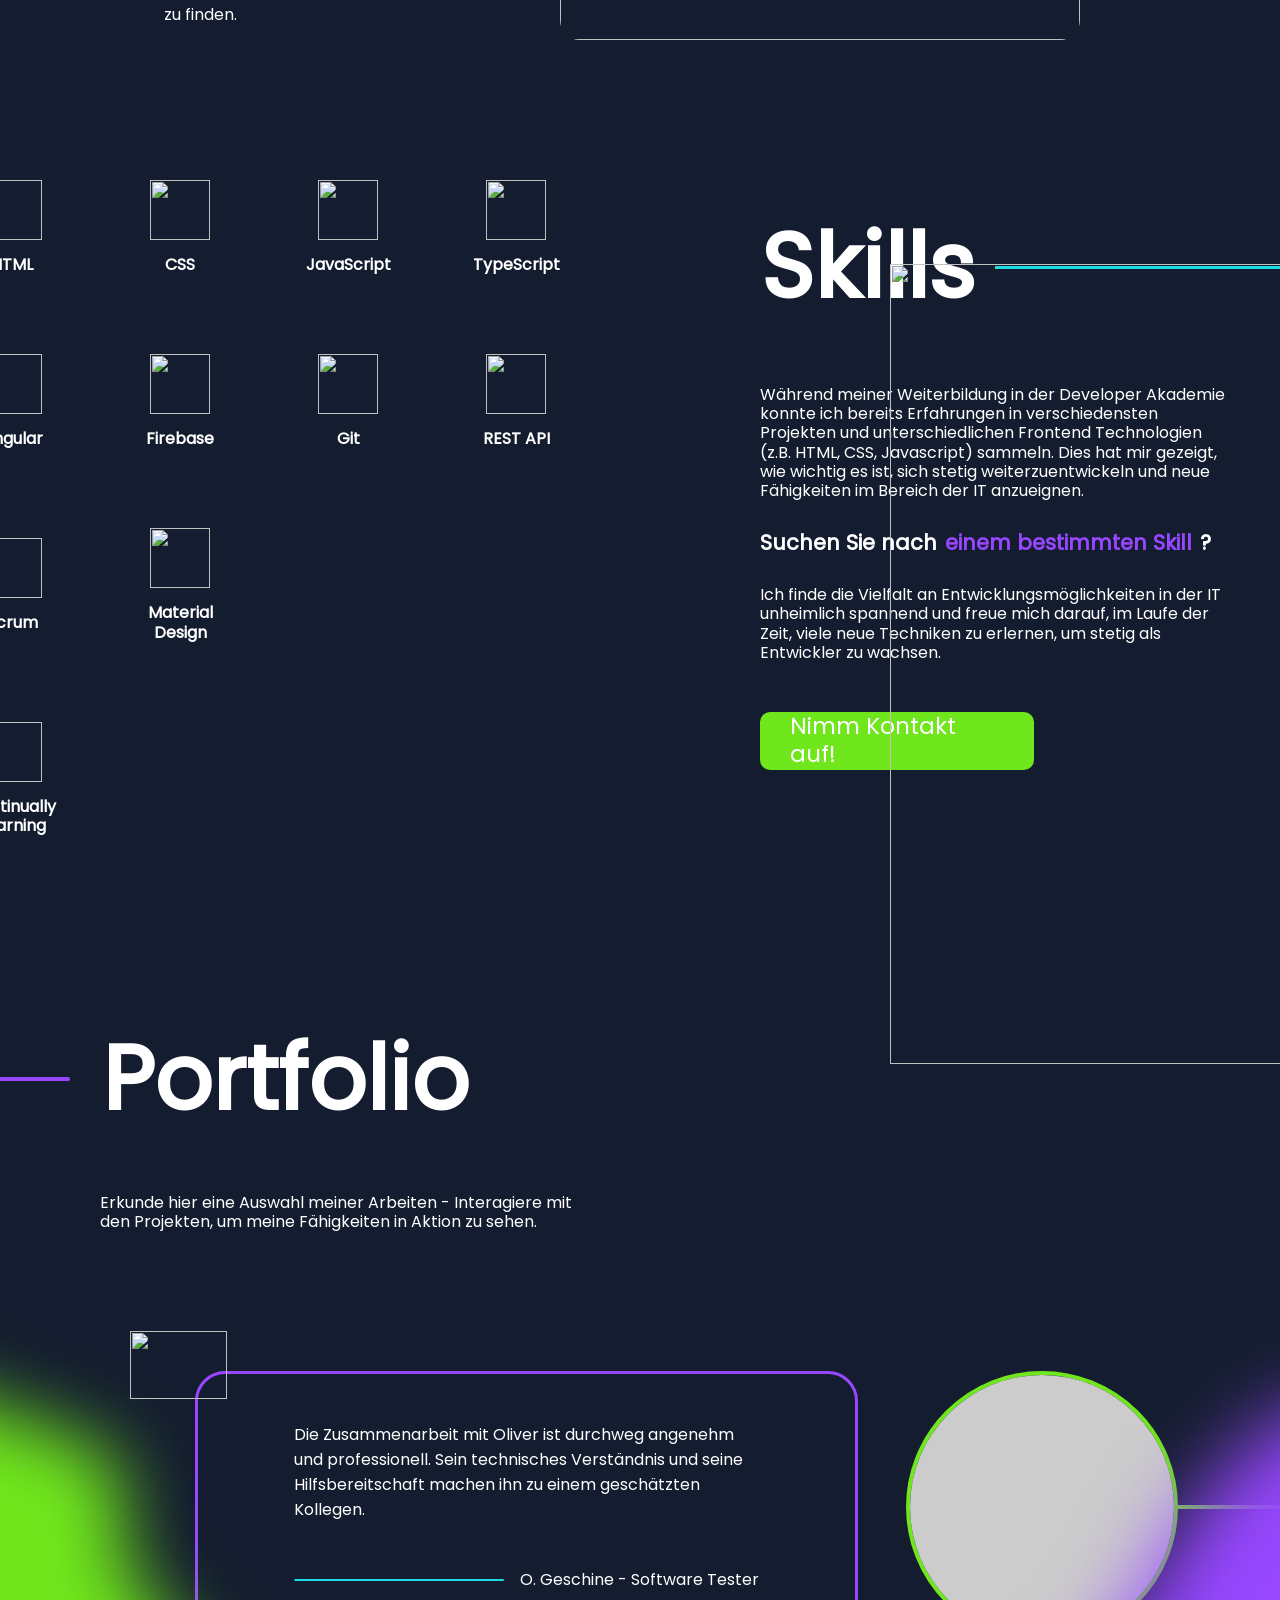
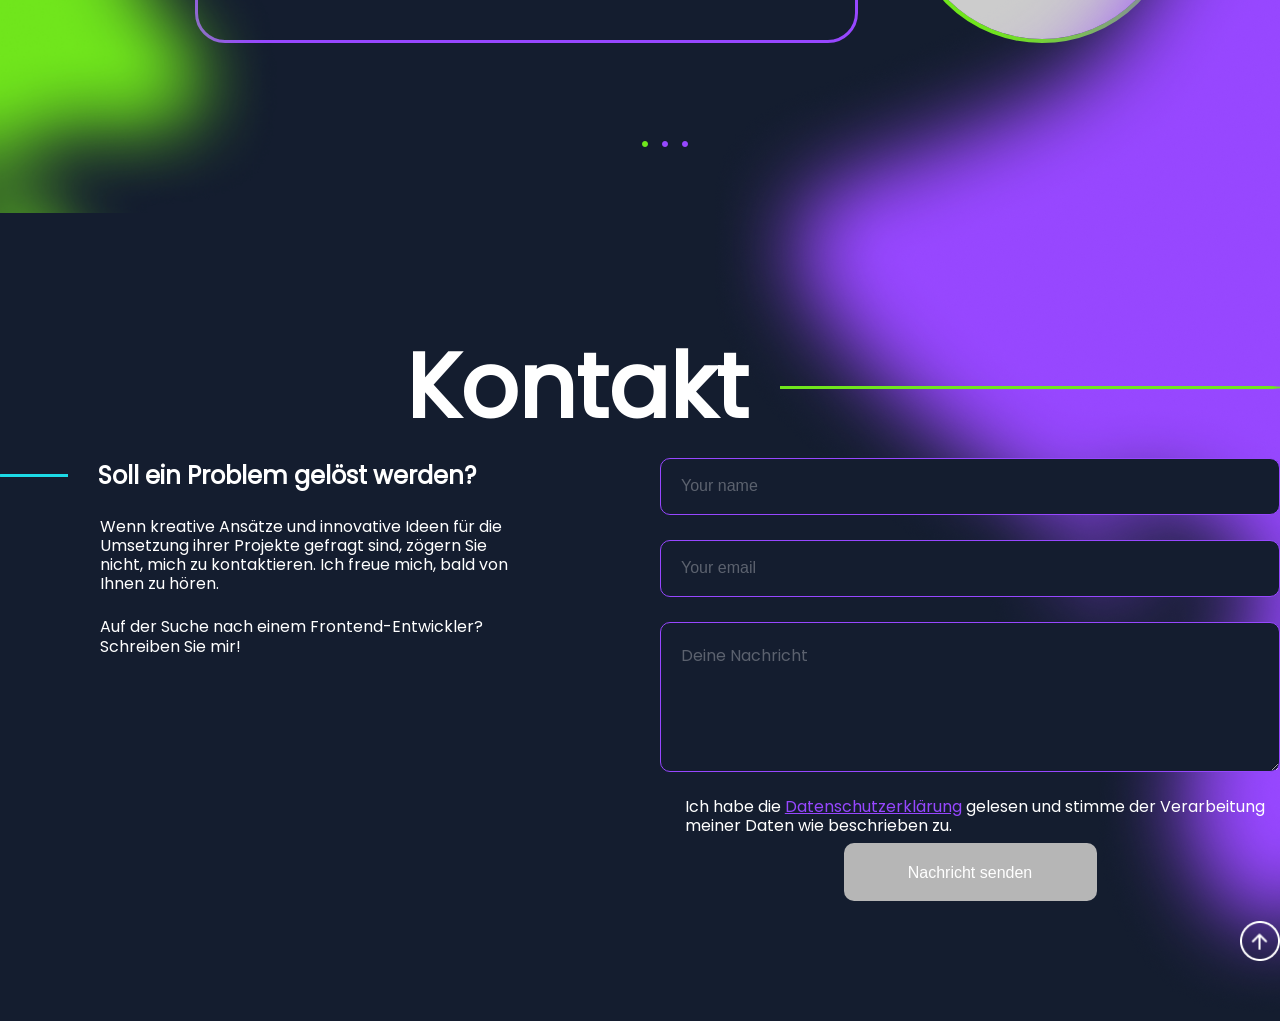
==== commit de9fe0f5: "some css changes" ====
--- a/index.html
+++ b/index.html
@@ -135,7 +135,7 @@
                 <span class="placeholder_span">placeholder</span>
                 <img class="profile_picture" src="./assets/img/profile_picture.png" alt="">
             </div>
-
+            <img class="vector-bg-img" src="./assets/img/Vector.png" alt="">
             <div class="about-me-section-shadows">
                 <img src="./assets/img/purple_green_shadow.png" alt="">
             </div>
@@ -143,7 +143,6 @@
 
 
         <section id="skills" class="skills_section">
-            <img class="vector-bg-img" src="./assets/img/Vector.png" alt="">
             <div class="skills-content">
                 <div class="skills-overview">
                     <div class="skill-container">
--- a/styles/navbar.css
+++ b/styles/navbar.css
@@ -51,6 +51,7 @@
     display: flex;
     flex-direction: column;
     justify-content: flex-start;
+    cursor: pointer;
 }
 
 .navigation-links-img {
--- a/styles/about-me-section.css
+++ b/styles/about-me-section.css
@@ -1,20 +1,31 @@
 .about_me_section {
     display: flex;
     width: 100%;
-    padding: 100px 50px;
+    padding-top: 100px;
+    padding-right: 100px;
+    padding-left: 100px;
     justify-content: space-between;
     align-items: center;
     gap: 60px;
     box-sizing: border-box;
+    background-color: #141D2F;
+    isolation: isolate;
 }
 
 .about_me_section h1 {
     font-size: 90px;
-    margin-bottom: 40px;
+    margin-bottom: 20px;
 }
 
 .infobox {
     width: 470px;
+}
+
+.vector-bg-img {
+    width: 100%;
+    position: absolute;
+    top: 1600px;
+    z-index: 0;
 }
 
 .profile_picture_container {
@@ -22,12 +33,14 @@
     justify-content: center;
     align-items: center;
     position: relative;
+    right: 100px;
 }
 
 .profile_picture {
-    width: 400px;
-    height: 500px;
+    width: 520px;
+    height: 640px;
     border-radius: 20px;
+    z-index: 1;
 }
 
 .placeholder_span {
@@ -43,6 +56,7 @@
     flex-direction: column;
     gap: 30px;
     max-width: 600px;
+    padding-top: 24px;
 }
 
 .short_info {
@@ -54,4 +68,17 @@
 .about_me_icons {
     width: 48px;
     height: 48px;
+    z-index: 1;
+}
+
+.about_me_icons:hover {
+    transform: scale(1.3);
+    transition: all 0.1s ease-in-out;
+}
+
+.about-me-section-shadows {
+    position: absolute;
+    right: 2px;
+    top: 1169px;
+    z-index: -1;
 }
--- a/styles/skills-section.css
+++ b/styles/skills-section.css
@@ -4,6 +4,7 @@
     align-items: center;
     gap: 60px;
     background-color: #141D2F;
+    height: 885px;
 }
 
 .skills-content {
@@ -13,12 +14,6 @@
     width: 100%;
     gap: 200px;
     padding-top: 50px;
-}
-
-.vector-bg-img {
-    width: 100%;
-    bottom: 130px;
-    position: relative;
 }
 
 .skills-overview {
@@ -146,17 +141,17 @@
     align-items: center;
     gap: 8px;
     line-height: 120%;
-    width: 400px;
+    width: 470px;
 }
 
-p {
-    font-size: 32px;
+.skills_section p {
+    font-size: 21px;
     font-weight: 700;
     line-height: 120%;
 }
 
-.purple-span {
-    font-size: 32px;
+.purple-p {
+    font-size: 22px;
     color: #9747ff;
 }
 
--- a/styles/footer.css
+++ b/styles/footer.css
@@ -9,12 +9,13 @@
     line-height: 120%;
     border-top: 4px solid #70e71a;
     background-color: #141D2F;
-    z-index: 1;
     scroll-behavior: smooth;
+    isolation: isolate;
 }
 
 footer span {
     color: white;
+    height: 48px;
 }
 
 .footer-content {
@@ -23,10 +24,11 @@
 }
 
 .footer-name {
+    display: flex;
     font-size: 48px;
     color: white;
     text-decoration: none;
-    padding-right: 30px;
+    cursor: pointer;
 }
 
 .purple-dot {
@@ -44,6 +46,7 @@
 
 .footer-links a {
     transition: 0.15s ease-in-out;
+    height: 30px;
 }
 
 .footer-links a:hover {
@@ -53,12 +56,14 @@
 .legal-notice {
     font-size: 16px;
     cursor: pointer;
+    display: inline-block;
 }
 
 .footer-legal-notice-container {
     display: flex;
     flex-direction: column;
     line-height: 1.2rem;
+    width: 100px;
 }
 
 .footer-legal-notice-img {
@@ -70,4 +75,10 @@
 .footer-legal-notice-container:hover .footer-legal-notice-img {
     opacity: 1;
     transition: 0.3s ease-in;
+}
+
+.copyright-name {
+    font-size: 23px;
+    font-weight: 400;
+    margin-left: 30px;
 }
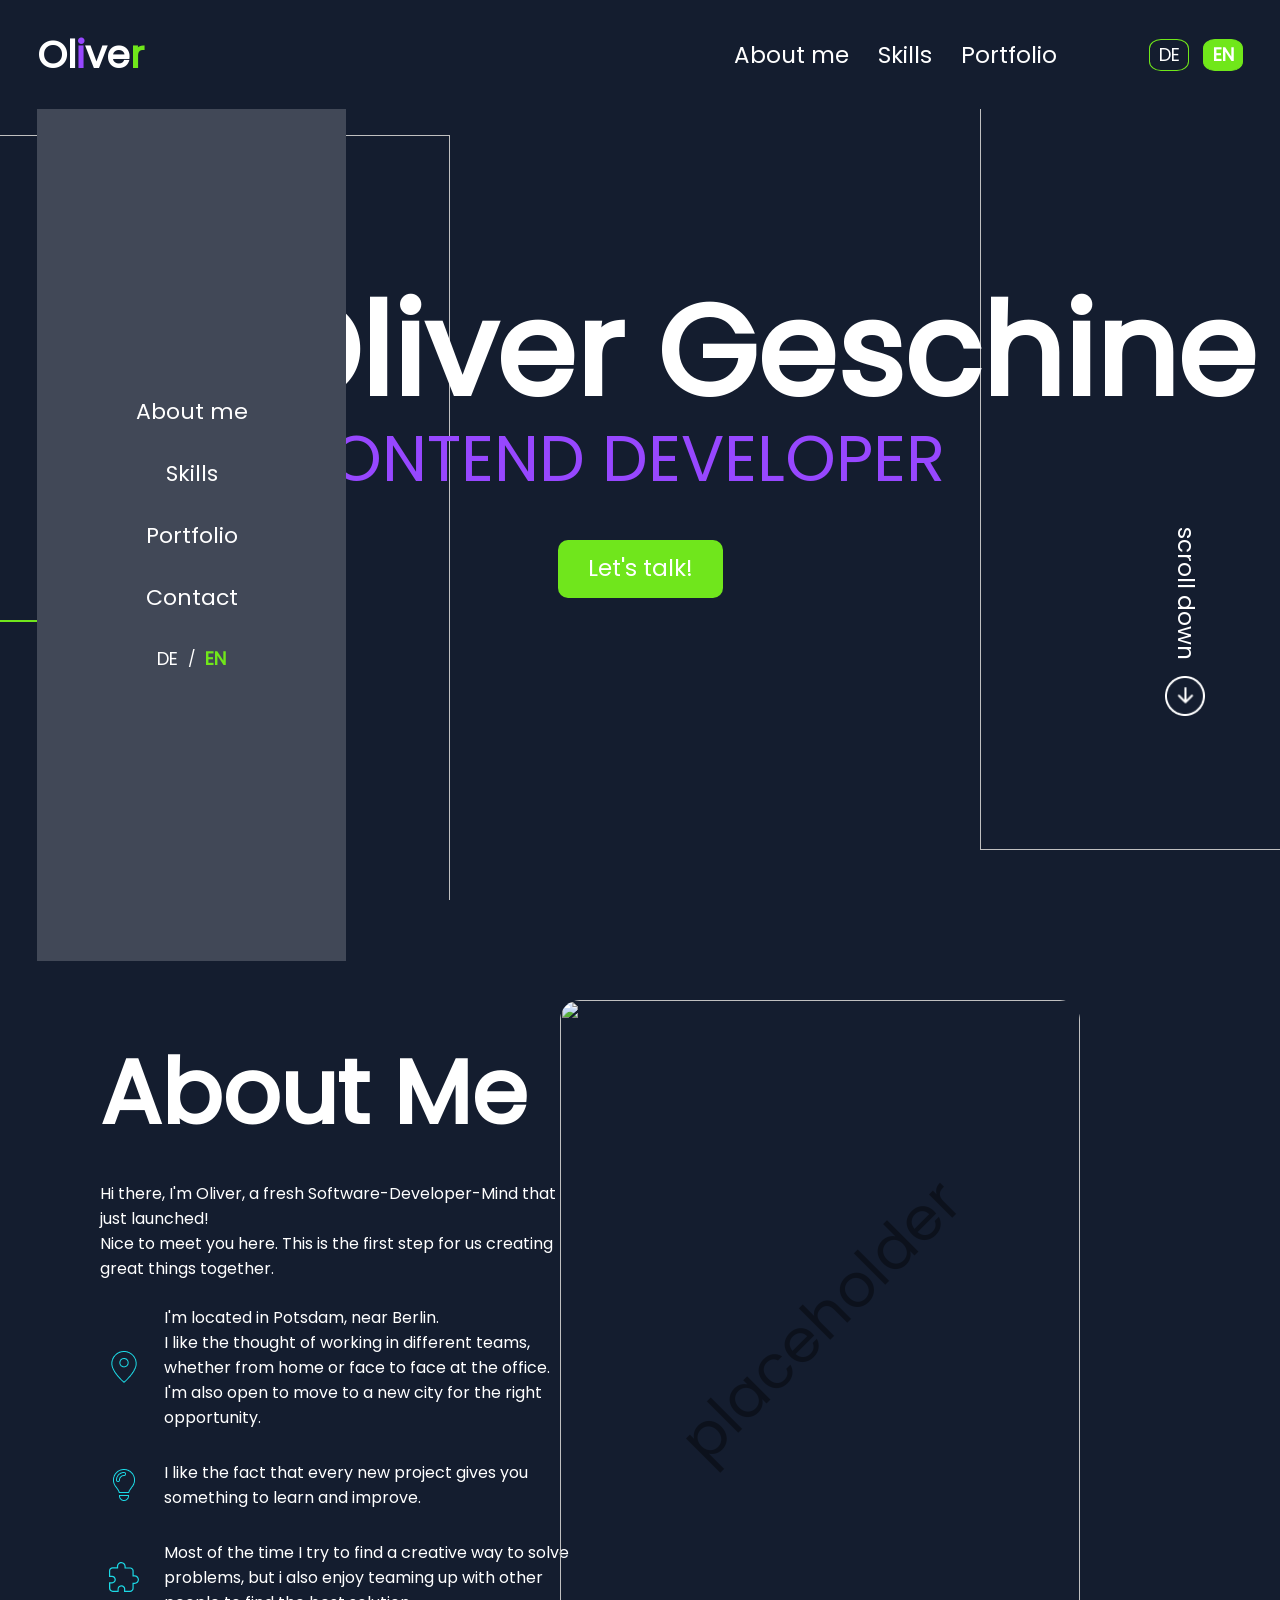
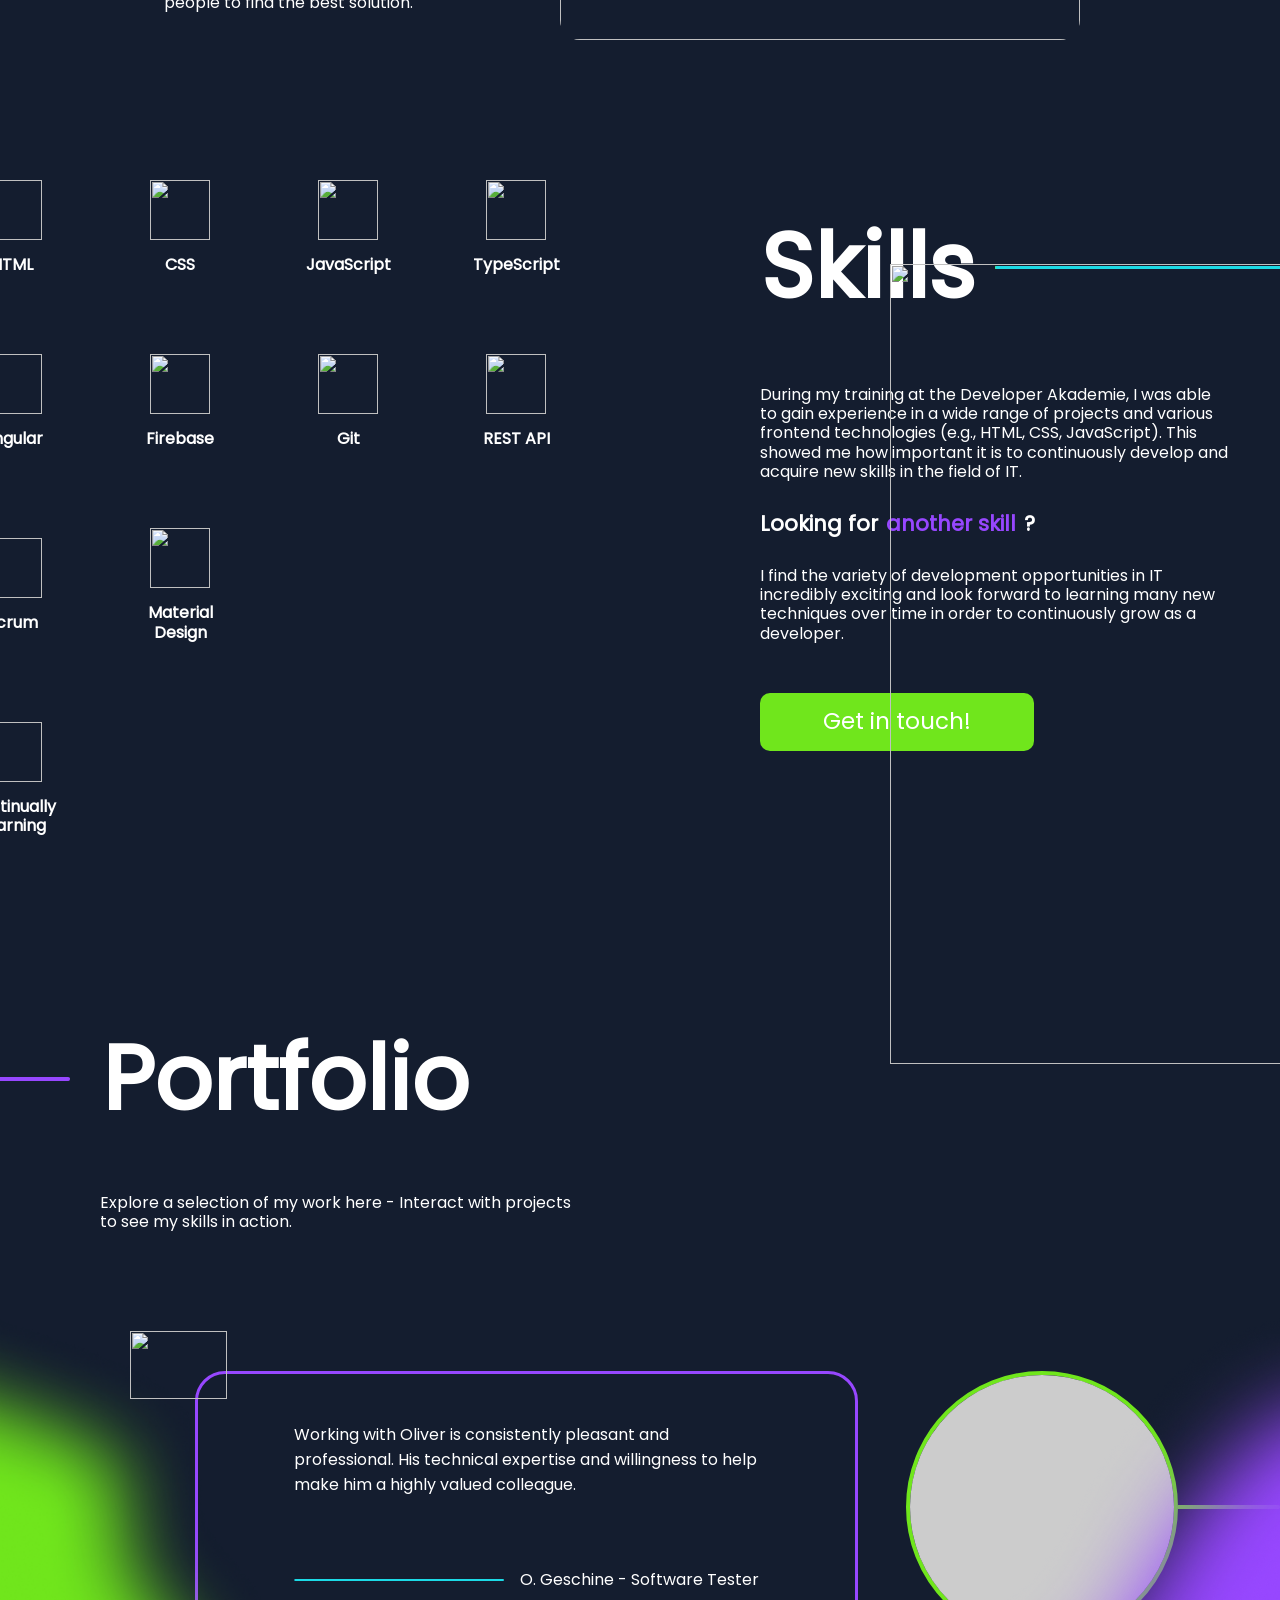
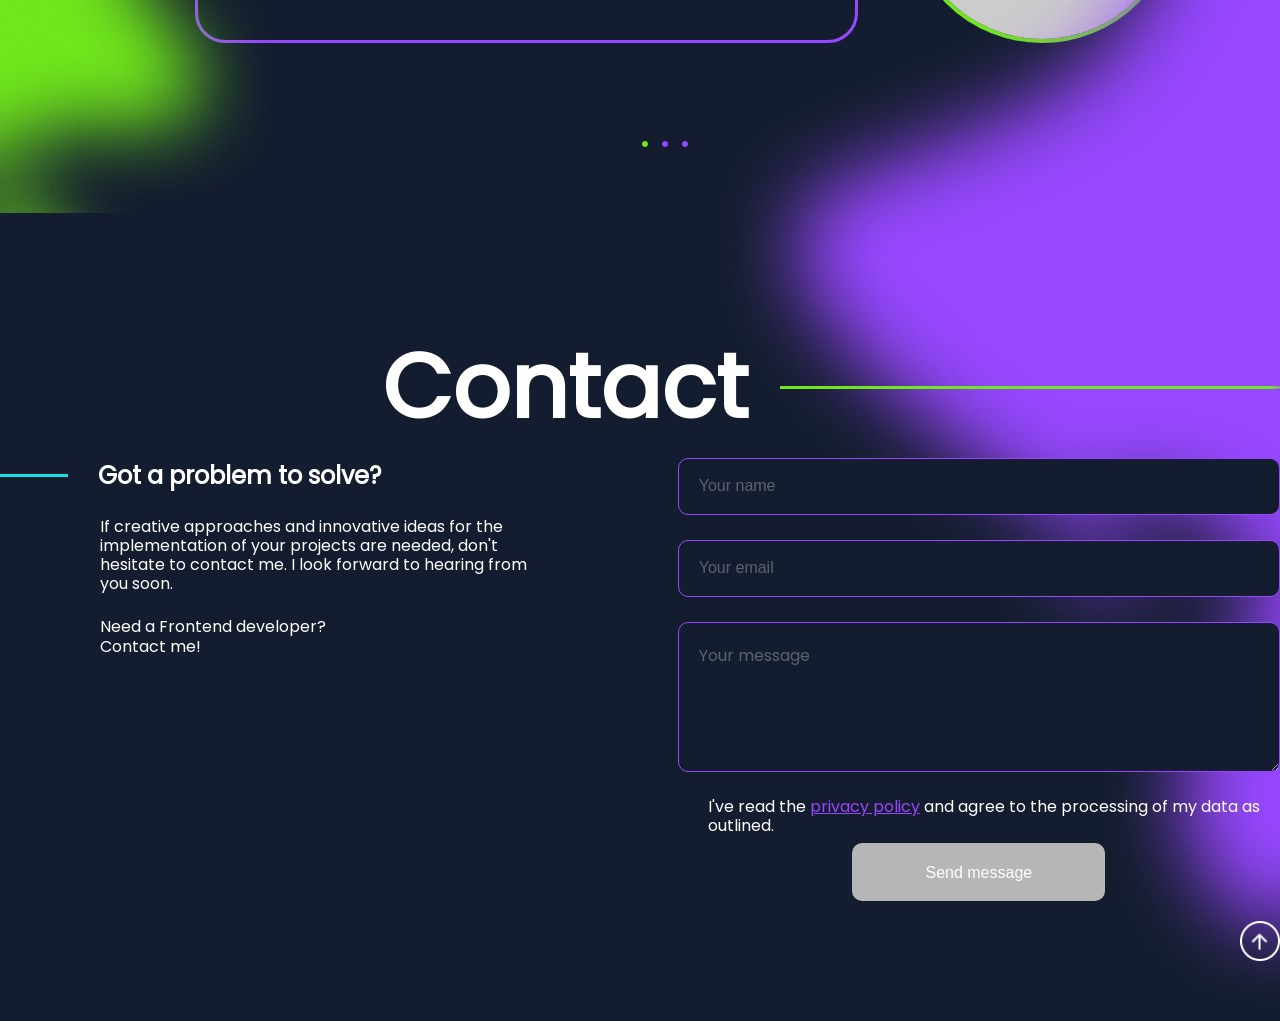
==== commit e89ac84e: "add responsive navbar modal" ====
--- a/index.html
+++ b/index.html
@@ -61,6 +61,26 @@
                     <button class="language-button dNone" id="en_active">EN</button>
                 </div>
 
+                <img id="burger_menu" class="burger-menu dNone" src="./assets/icons/burger_menu.png" alt="Burger Menu">
+
+            </div>
+
+            <div id="modal" class="modal">
+                <div class="modal-content">
+                    <a href="#about_me" onclick="setActiveNav(this)" data-translate="nav.about">About me</a>
+                    <a href="#skills" onclick="setActiveNav(this)" data-translate="nav.skills">Skills</a>
+                    <a href="#portfolio" onclick="setActiveNav(this)" data-translate="nav.portfolio">Portfolio</a>
+                    <a href="#contact" onclick="setActiveNav(this)" data-translate="nav.contact">Contact</a>
+                    <div class="modal-language-container">
+                        <button class="language-button-modal" id="de_button_modal"
+                            onclick="setLanguageDEModal()">DE</button>
+                        <button class="language-button-modal dNone" id="de_active_modal">DE</button>
+                        <p>/</p>
+                        <button class="language-button-modal" id="en_button_modal"
+                            onclick="setLanguageENModal()">EN</button>
+                        <button class="language-button-modal dNone" id="en_active_modal">EN</button>
+                    </div>
+                </div>
             </div>
 
         </nav>
--- a/style.css
+++ b/style.css
@@ -155,4 +155,57 @@
     font-family: "Poppins", sans-serif;
     font-weight: 900;
     font-style: italic;
+}
+
+/* --- Modal --- */
+
+.modal {
+    display: flex;
+    align-items: center;
+    justify-content: center;
+    position: absolute;
+    top: 109px;
+    width: 309px;
+    height: 852px;
+    background-color: #414857;
+}
+
+.modal-content {
+    display: flex;
+    justify-content: center;
+    align-items: center;
+    flex-direction: column;
+    width: 114px;
+    height: 272px;
+    gap: 29px;
+}
+
+.modal-content a {
+    font-size: 22px;
+    text-decoration: none;
+    color: white;
+}
+
+.modal-language-container {
+    display: flex;
+    align-items: center;
+    line-height: 120%;
+}
+
+.language-button-modal {
+    font-family: 'Poppins', sans-serif;
+    color: white;
+    font-size: 18px;
+    line-height: 120%;
+    font-weight: 400;
+    width: 40px;
+    height: 32px;
+    background-color: transparent;
+    border: none;
+    cursor: pointer;
+}
+
+.language-button-modal.active {
+    color: #70e71a;
+    font-weight: 700;
 }
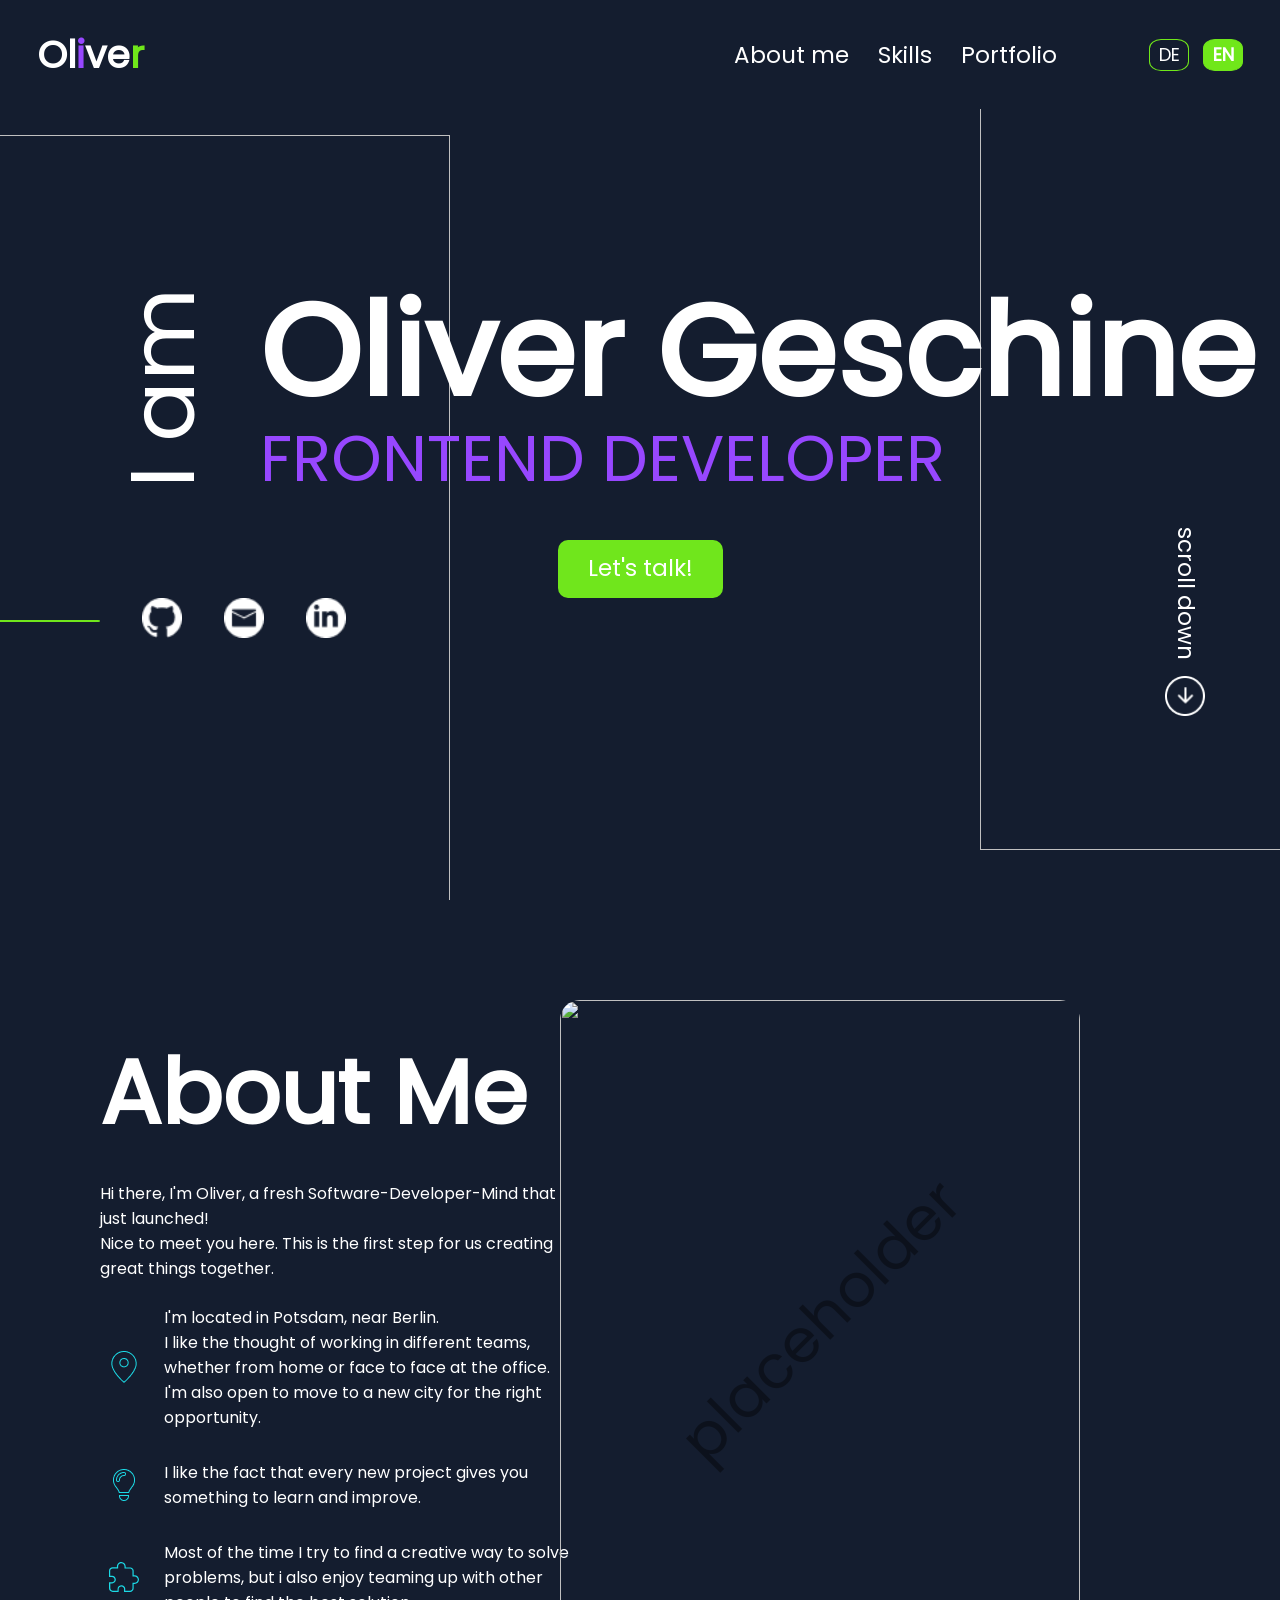
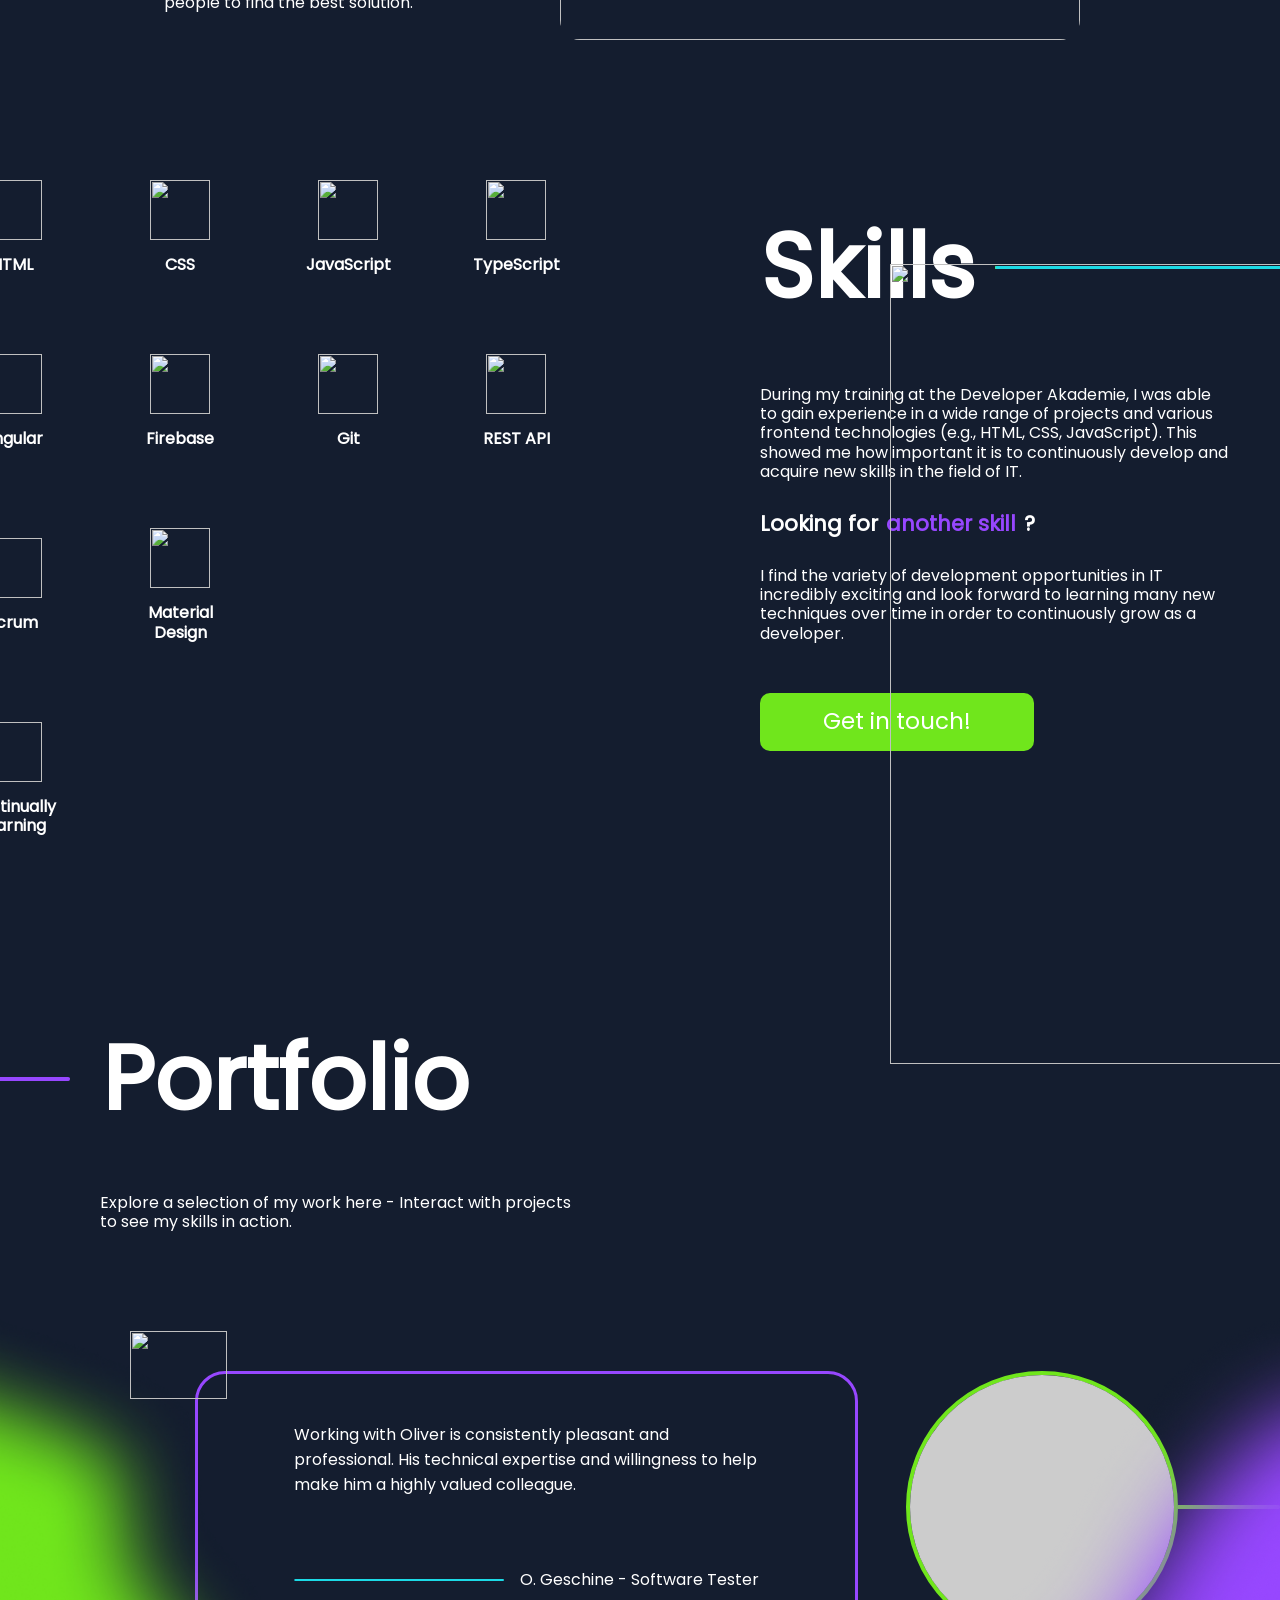
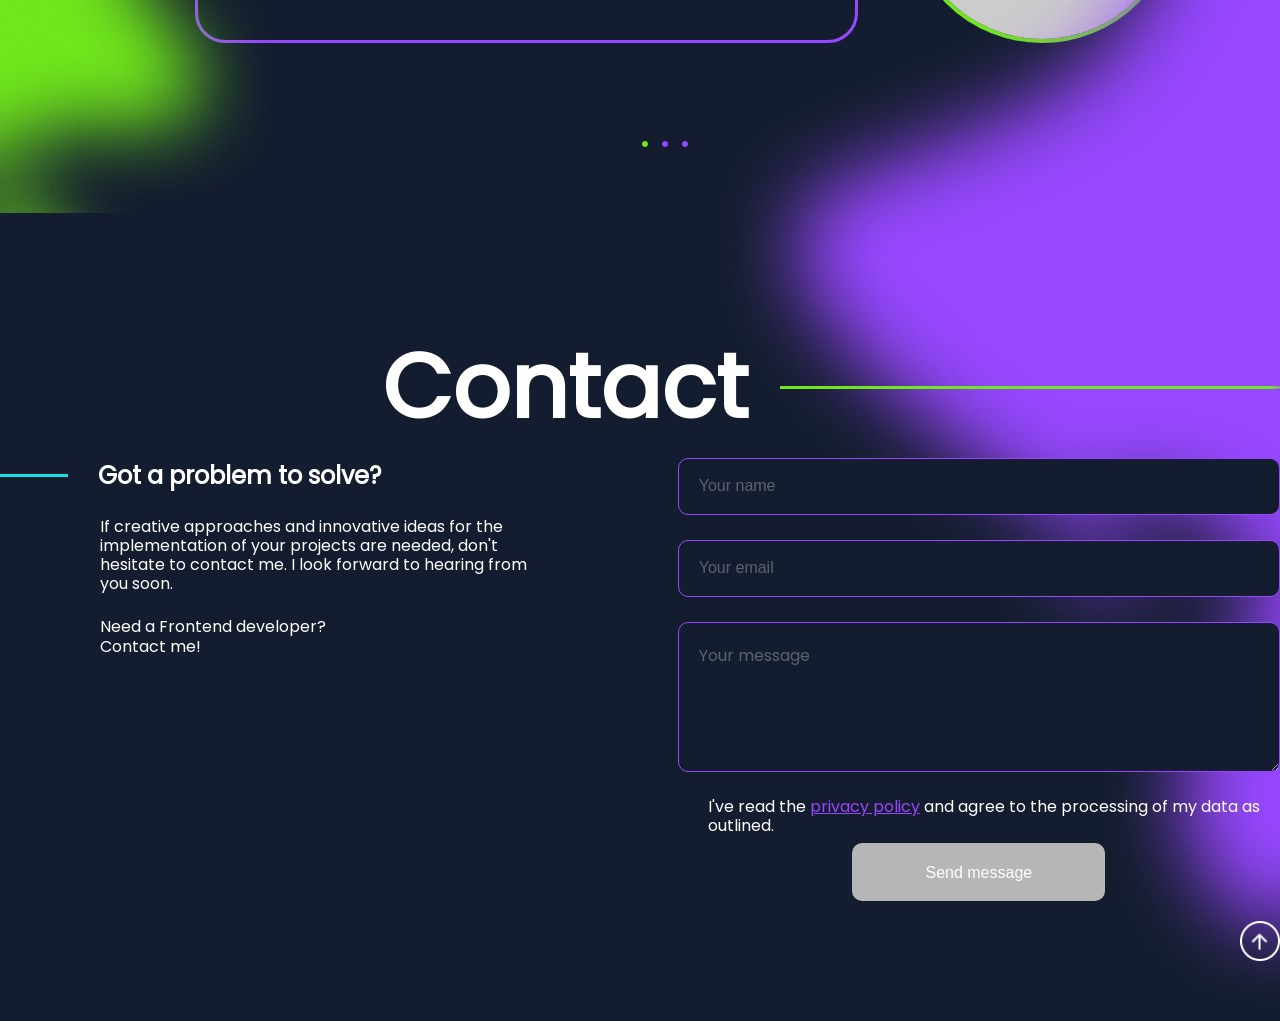
==== commit 203f2dc7: "add navbar html + add css to privacy policy" ====
--- a/index.html
+++ b/index.html
@@ -65,7 +65,7 @@
 
             </div>
 
-            <div id="modal" class="modal">
+            <div id="modal" class="modal dNone">
                 <div class="modal-content">
                     <a href="#about_me" onclick="setActiveNav(this)" data-translate="nav.about">About me</a>
                     <a href="#skills" onclick="setActiveNav(this)" data-translate="nav.skills">Skills</a>
@@ -356,7 +356,7 @@
                 <img class="purple-shadow" src="./assets/img/purple_shadow.png" alt="">
             </div>
         </section>
-        <div class="inlude-footer" w3-include-html="./footer.html"></div>
+        <div class="inlude-html" w3-include-html="./footer.html"></div>
     </div>
 </body>
 
--- a/style.css
+++ b/style.css
@@ -36,7 +36,7 @@
     background-color: #141D2F;
 }
 
-.inlude-footer {
+.inlude-html {
     width: 100%;
 }
 
@@ -173,7 +173,6 @@
 .modal-content {
     display: flex;
     justify-content: center;
-    align-items: center;
     flex-direction: column;
     width: 114px;
     height: 272px;
@@ -184,6 +183,10 @@
     font-size: 22px;
     text-decoration: none;
     color: white;
+}
+
+.modal-content a:hover {
+    color: #70e71a;
 }
 
 .modal-language-container {
@@ -205,6 +208,10 @@
     cursor: pointer;
 }
 
+.language-button-modal:hover {
+    color: #70e71a;
+}
+
 .language-button-modal.active {
     color: #70e71a;
     font-weight: 700;
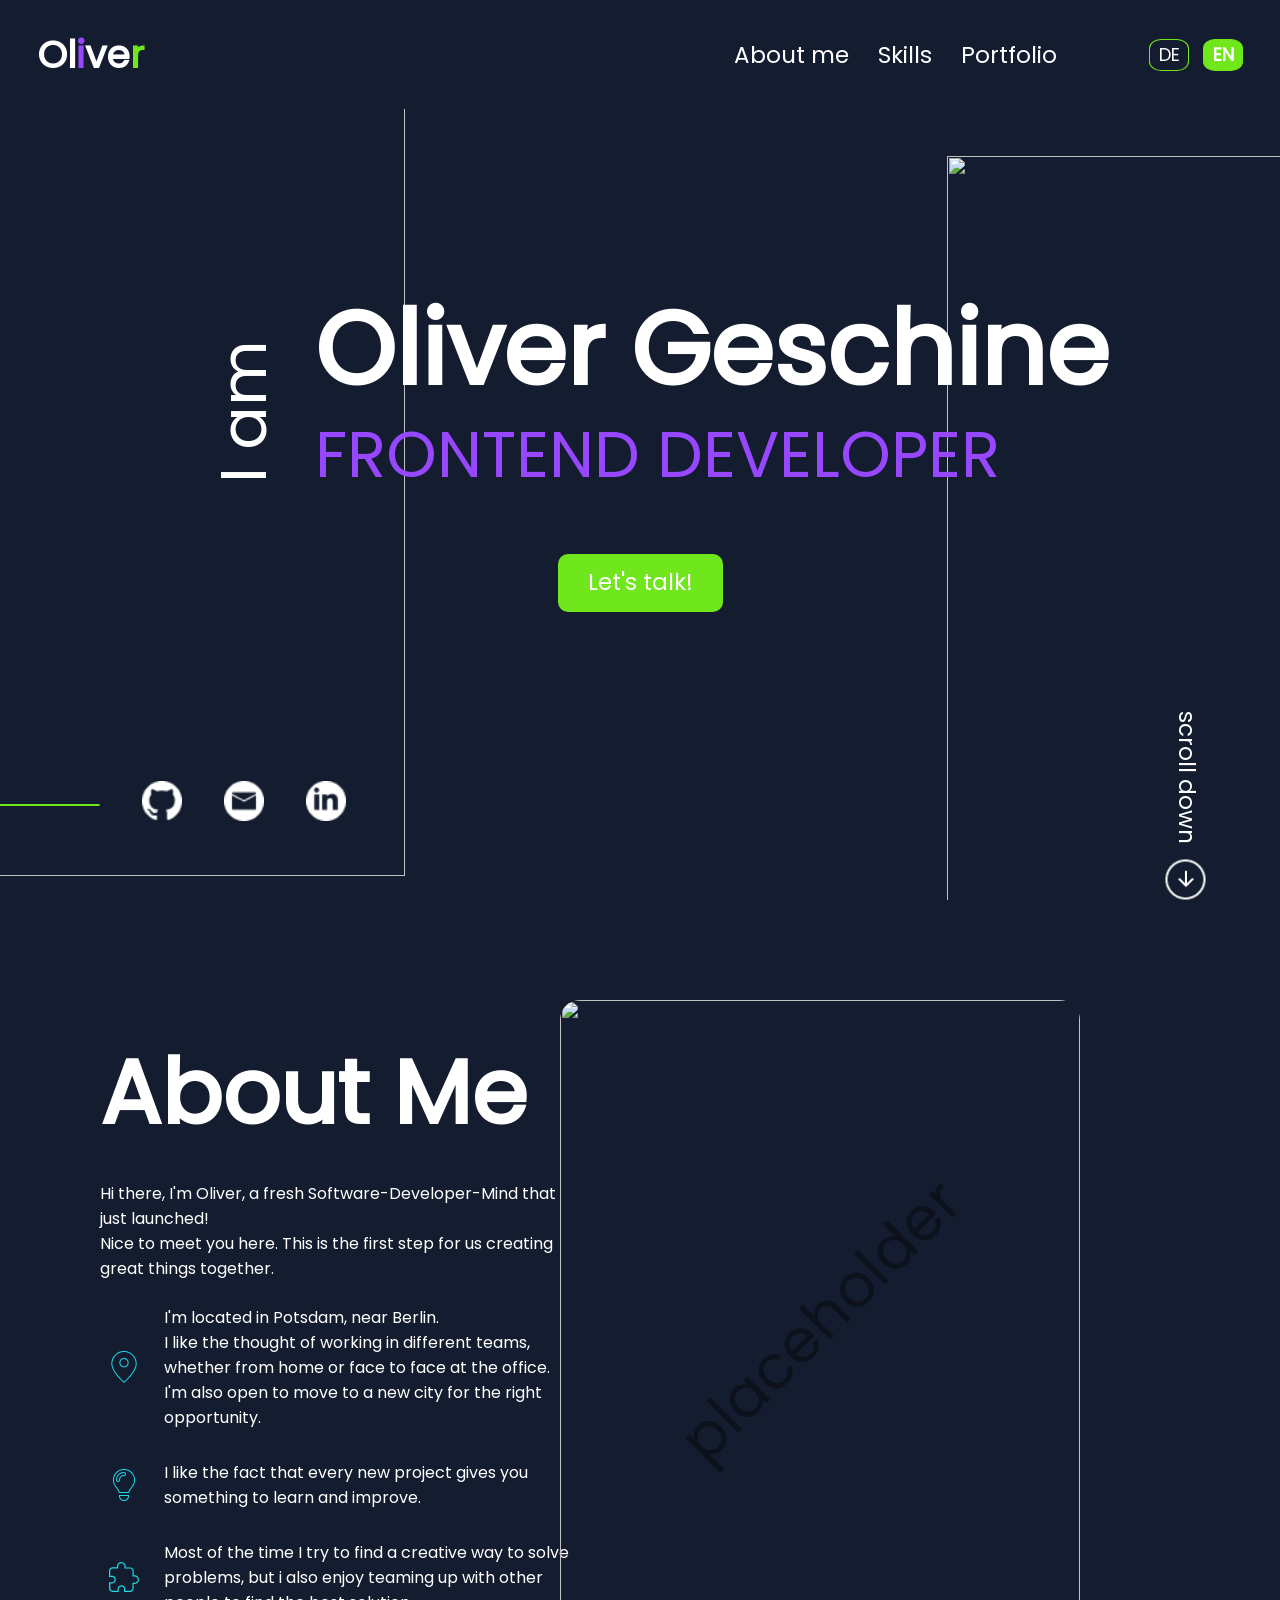
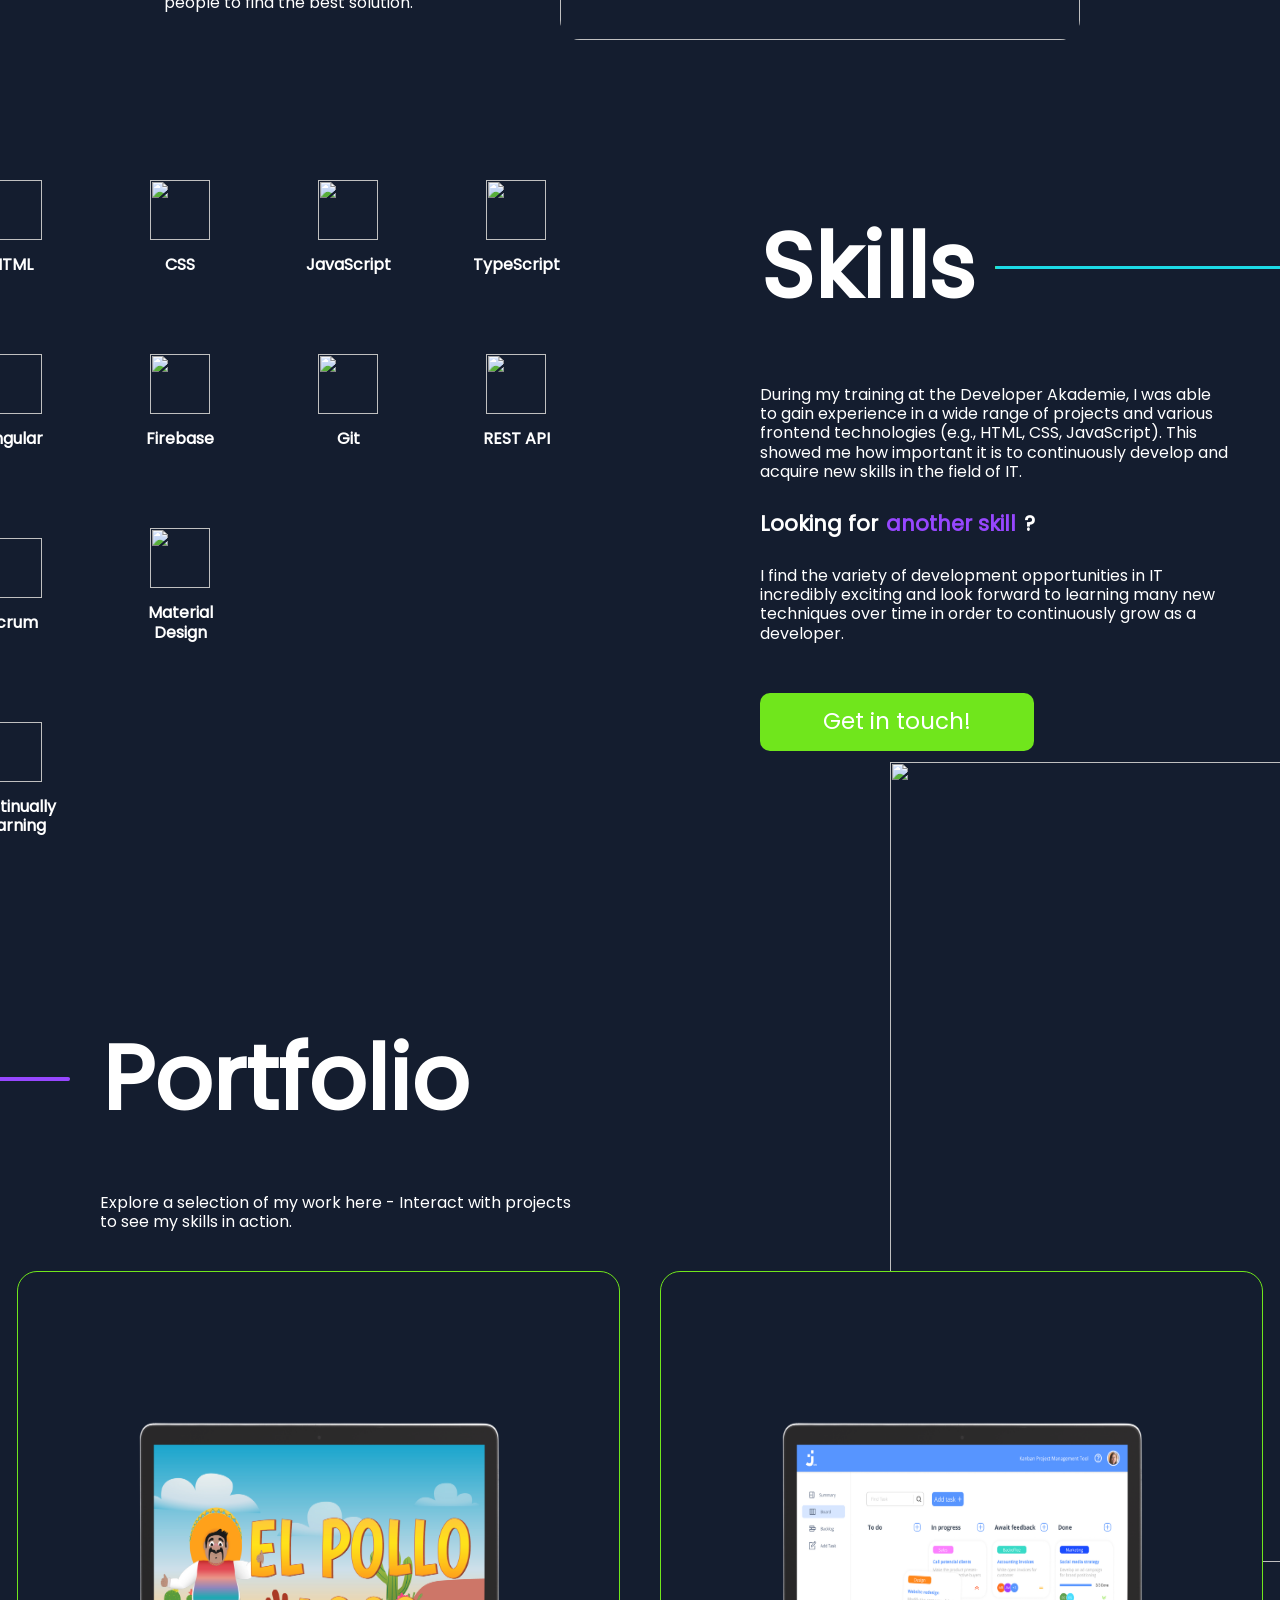
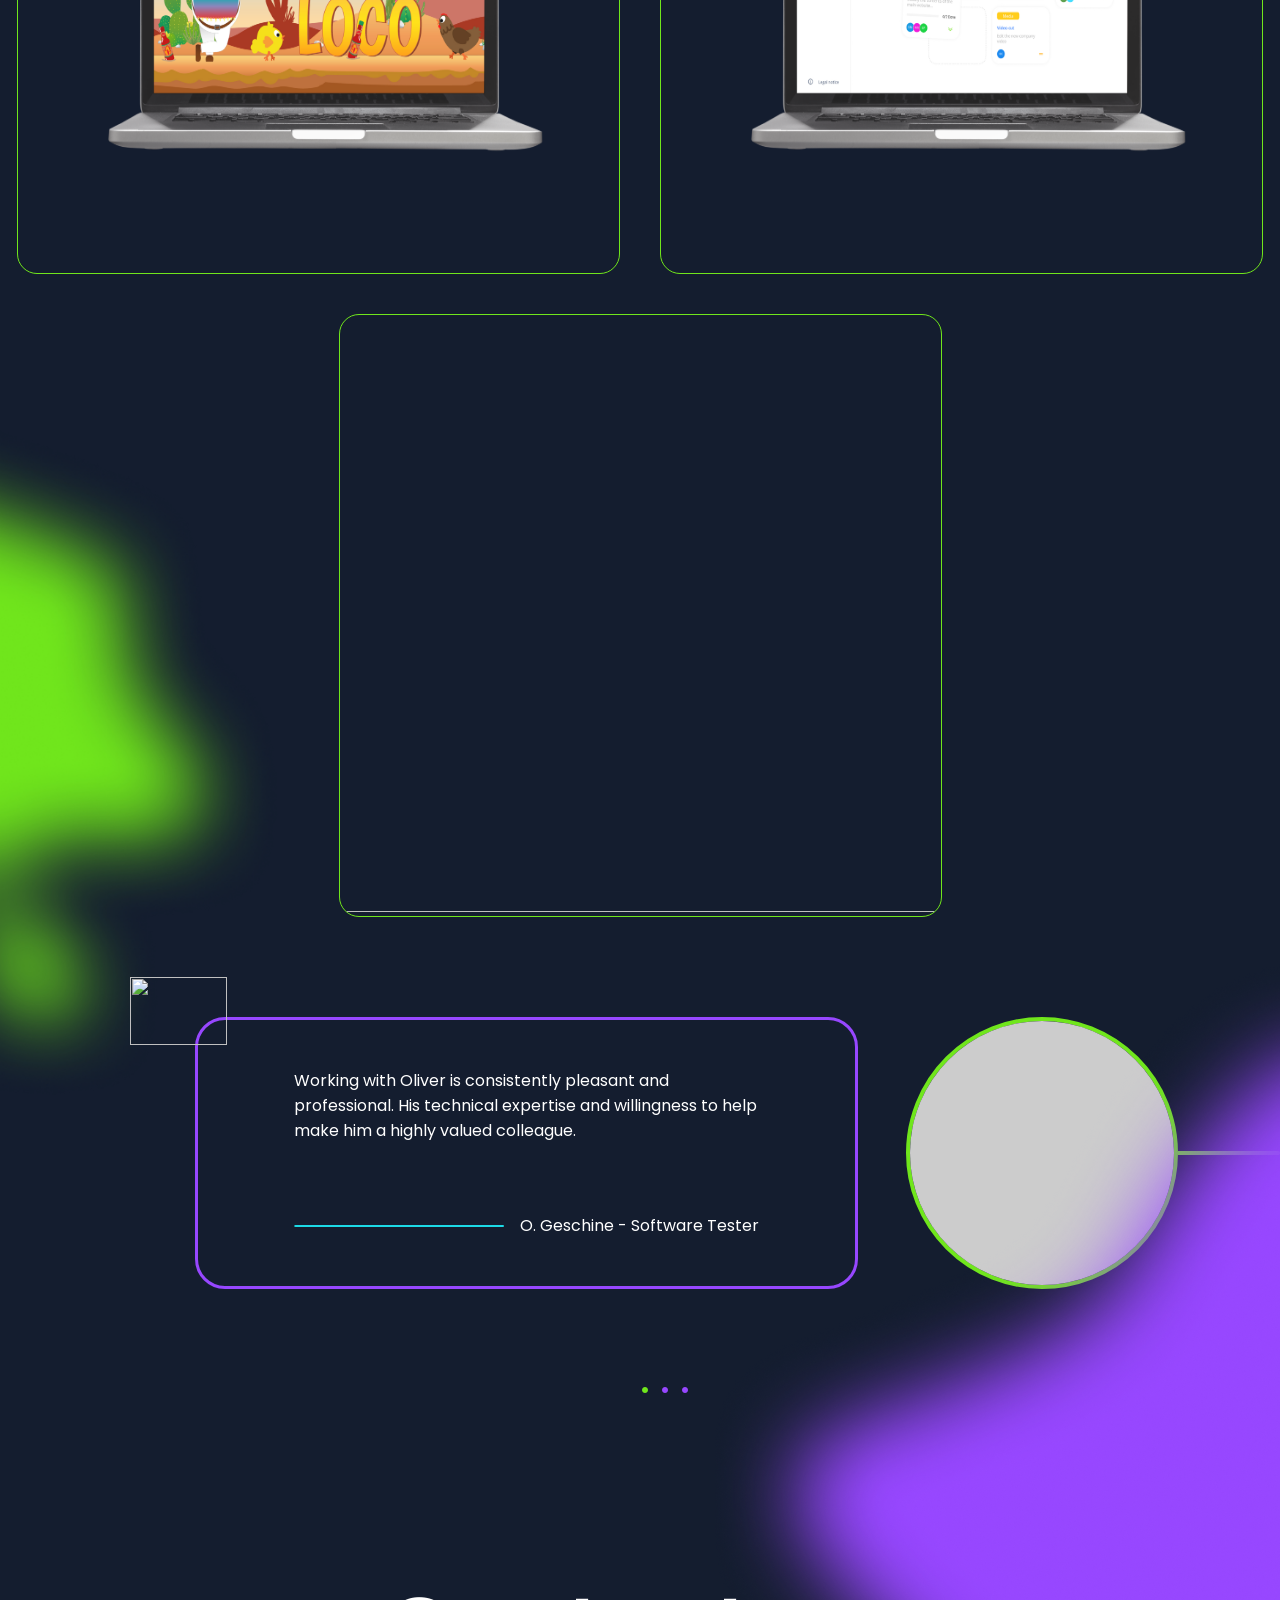
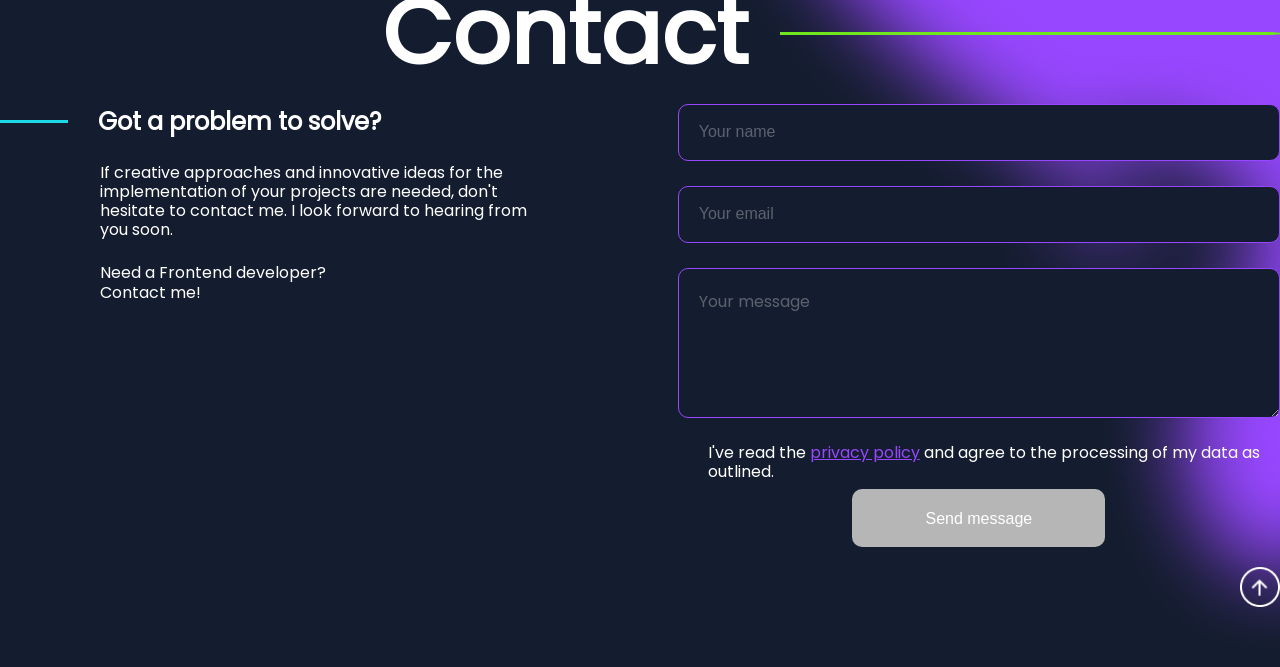
==== commit 89f7e604: "update on burger-menu / modal function" ====
--- a/index.html
+++ b/index.html
@@ -56,12 +56,11 @@
 
                 <div class="change_language_container">
                     <button class="language-button" id="de_button" onclick="setLanguageDE()">DE</button>
-                    <button class="language-button dNone" id="de_active">DE</button>
                     <button class="language-button" id="en_button" onclick="setLanguageEN()">EN</button>
-                    <button class="language-button dNone" id="en_active">EN</button>
-                </div>
-
-                <img id="burger_menu" class="burger-menu dNone" src="./assets/icons/burger_menu.png" alt="Burger Menu">
+                </div>
+
+                <img id="burger_menu" class="burger-menu dNone" onclick="toggleModal()"
+                    src="./assets/icons/burger_menu.png" alt="Burger Menu">
 
             </div>
 
--- a/style.css
+++ b/style.css
@@ -155,64 +155,4 @@
     font-family: "Poppins", sans-serif;
     font-weight: 900;
     font-style: italic;
-}
-
-/* --- Modal --- */
-
-.modal {
-    display: flex;
-    align-items: center;
-    justify-content: center;
-    position: absolute;
-    top: 109px;
-    width: 309px;
-    height: 852px;
-    background-color: #414857;
-}
-
-.modal-content {
-    display: flex;
-    justify-content: center;
-    flex-direction: column;
-    width: 114px;
-    height: 272px;
-    gap: 29px;
-}
-
-.modal-content a {
-    font-size: 22px;
-    text-decoration: none;
-    color: white;
-}
-
-.modal-content a:hover {
-    color: #70e71a;
-}
-
-.modal-language-container {
-    display: flex;
-    align-items: center;
-    line-height: 120%;
-}
-
-.language-button-modal {
-    font-family: 'Poppins', sans-serif;
-    color: white;
-    font-size: 18px;
-    line-height: 120%;
-    font-weight: 400;
-    width: 40px;
-    height: 32px;
-    background-color: transparent;
-    border: none;
-    cursor: pointer;
-}
-
-.language-button-modal:hover {
-    color: #70e71a;
-}
-
-.language-button-modal.active {
-    color: #70e71a;
-    font-weight: 700;
 }
--- a/styles/navbar.css
+++ b/styles/navbar.css
@@ -107,4 +107,87 @@
 
 .green-r {
     color: #70e71a;
+}
+
+/* --- Modal --- */
+.modal {
+    display: flex;
+    align-items: center;
+    justify-content: center;
+    position: fixed;
+    top: 109px;
+    right: 0;
+    width: 309px;
+    height: calc(100vh - 109px);
+    background-color: #414857;
+    transform: translateY(-121%);
+    transition: transform 0.3s ease-in-out;
+    z-index: 98;
+}
+
+.modal.show {
+    transform: translateY(0);
+}
+
+.modal-content {
+    display: flex;
+    justify-content: center;
+    flex-direction: column;
+    width: 114px;
+    height: 272px;
+    gap: 29px;
+}
+
+.modal-content a {
+    font-size: 22px;
+    text-decoration: none;
+    color: white;
+}
+
+.modal-content a:hover {
+    color: #70e71a;
+}
+
+.modal-language-container {
+    display: flex;
+    align-items: center;
+    line-height: 120%;
+}
+
+.language-button-modal {
+    font-family: 'Poppins', sans-serif;
+    color: white;
+    font-size: 18px;
+    line-height: 120%;
+    font-weight: 400;
+    width: 40px;
+    height: 32px;
+    background-color: transparent;
+    border: none;
+    cursor: pointer;
+}
+
+.language-button-modal:hover {
+    color: #70e71a;
+}
+
+.language-button-modal.active {
+    color: #70e71a;
+    font-weight: 700;
+}
+
+
+@media(max-width: 768px) {
+    .navigation-links-container {
+        display: none;
+    }
+
+    .change_language_container {
+        display: none;
+    }
+
+    .burger-menu {
+        display: flex;
+        cursor: pointer;
+    }
 }
--- a/styles/landing-section.css
+++ b/styles/landing-section.css
@@ -8,32 +8,35 @@
     position: relative;
     background-color: #141D2F;
     isolation: isolate;
+    padding: 0 20px;
 }
 
 .landing-section h1 {
     font-weight: 700;
-    font-size: 128px;
-    height: 149px;
+    font-size: clamp(36px, 8vw, 128px);
+    height: auto;
+    line-height: 1.2;
 }
 
 .landing-section h2 {
     color: #9747FF;
     font-weight: 400;
-    font-size: 64px;
-    height: 69px;
+    font-size: clamp(28px, 5vw, 64px);
+    height: auto;
+    line-height: 1.2;
 }
 
 .landing-section h3 {
     font-weight: 400;
-    height: 58px;
-    font-size: 90px;
+    height: auto;
+    font-size: clamp(28px, 5vw, 90px);
     rotate: -90deg;
+    white-space: nowrap;
 }
 
 .headline-wrapper {
     display: flex;
     align-items: center;
-    gap: 35px;
 }
 
 .headlines {
@@ -46,16 +49,17 @@
 .landing-section-button {
     cursor: pointer;
     color: white;
-    height: 58px;
+    height: auto;
     border-radius: 10px;
-    padding: 15px 30px;
+    padding: clamp(12px, 2vw, 15px) clamp(20px, 4vw, 30px);
     background-color: #70E61C;
-    font-size: 23px;
+    font-size: clamp(16px, 2.5vw, 23px);
     line-height: 120%;
     transition: all 0.3s ease-in-out;
     border: none;
     text-decoration: none;
     margin-top: 20px;
+    text-align: center;
 }
 
 .landing-section-button:hover {
@@ -66,17 +70,20 @@
 .landing-section-link-container {
     display: flex;
     justify-content: space-between;
+    align-items: center;
     width: 100%;
+    position: absolute;
+    bottom: clamp(40px, 8vh, 100px);
 }
 
 .links {
     display: flex;
     align-items: center;
-    gap: 42px;
+    gap: clamp(20px, 4vw, 42px);
 }
 
 .links>img {
-    width: 100px;
+    width: clamp(50px, 10vw, 100px);
     height: 2px;
 }
 
@@ -85,8 +92,8 @@
 }
 
 .links a img {
-    width: 40px;
-    height: 40px;
+    width: clamp(30px, 5vw, 40px);
+    height: clamp(30px, 5vw, 40px);
 }
 
 .links a:hover {
@@ -97,15 +104,16 @@
     display: flex;
     align-items: center;
     gap: 16px;
-    font-size: 23px;
+    font-size: clamp(14px, 2.5vw, 23px);
     line-height: 120%;
     transform: rotate(90deg);
     transform-origin: center;
+    white-space: nowrap;
 }
 
 .scroll-down-container img {
-    width: 40px;
-    height: 40px;
+    width: clamp(30px, 5vw, 40px);
+    height: clamp(30px, 5vw, 40px);
     transform: rotate(90deg);
 }
 
@@ -117,21 +125,102 @@
     height: 100%;
     z-index: -1;
     pointer-events: none;
+    overflow: hidden;
 }
 
 .landing-section-shadows img:first-child {
     position: absolute;
-    top: 15%;
-    left: -350px;
-    width: 800px;
-    height: 800px;
+    top: 12%;
+    left: clamp(-500px, calc(-85vw / 3), -185px);
+    width: clamp(400px, 60vw, 800px);
+    height: clamp(400px, 60vw, 800px);
 }
 
 .landing-section-shadows img:nth-child(2) {
     position: absolute;
-    top: 50%;
-    right: -500px;
+    top: 60%;
+    right: clamp(-435px, calc(-85vw / 2.5), -230px);
     transform: translateY(-50%);
-    width: 800px;
-    height: 800px;
+    width: clamp(400px, 60vw, 800px);
+    height: clamp(400px, 60vw, 800px);
+}
+
+/* Tablet & kleine Desktops */
+@media(max-width: 1024px) {
+    .headlines {
+        padding-bottom: 20px;
+    }
+}
+
+/* Tablets Portrait */
+@media(max-width: 768px) {
+    .landing-section {
+        padding: 0 15px;
+        padding-top: 120px;
+        padding-bottom: 80px;
+    }
+
+    .headlines {
+        padding-bottom: 0;
+    }
+
+    .scroll-down-container {
+        display: none;
+    }
+}
+
+/* Mobile Landscape */
+@media(max-width: 600px) {
+    .landing-section {
+        height: auto;
+        min-height: 100vh;
+        padding: 100px 15px 60px;
+    }
+
+    .links {
+        gap: 30px;
+        justify-content: center;
+    }
+}
+
+/* Mobile Portrait */
+@media(max-width: 480px) {
+    .landing-section {
+        padding: 90px 10px 50px;
+    }
+
+    .headlines {
+        gap: 4px;
+    }
+}
+
+/* Extra Small Devices */
+@media(max-width: 375px) {
+    .landing-section {
+        padding: 80px 10px 40px;
+    }
+
+    .links {
+        gap: 20px;
+    }
+
+    .links a img {
+        width: 30px;
+        height: 30px;
+    }
+}
+
+/* iPhone SE & sehr kleine Geräte */
+@media(max-width: 320px) {
+    .landing-section {
+        padding: 80px 8px 30px;
+    }
+
+    .links {
+        gap: 15px;
+    }
+
+    .scroll-down-container {
+        display: none;
+    }
 }
--- a/styles/portfolio-section.css
+++ b/styles/portfolio-section.css
@@ -16,7 +16,7 @@
     line-height: 120%;
 }
 
-.dNone {
+.dNonePortfolio {
     display: none !important;
 }
 
--- a/styles/footer.css
+++ b/styles/footer.css
@@ -81,4 +81,38 @@
     font-size: 23px;
     font-weight: 400;
     margin-left: 30px;
+}
+
+@media(max-width: 950px) {
+    .copyright-name {
+        margin-left: 0;
+    }
+
+    .footer-links {
+        gap: 30px;
+    }
+}
+
+@media(max-width: 900px) {
+    .footer-links {
+        gap: 24px;
+    }
+}
+
+@media(max-width: 820px) {
+    footer {
+        align-items: center;
+        gap: 30px;
+        padding: 0;
+    }
+
+    .footer-content {
+        flex-direction: column;
+        align-items: center;
+        gap: 30px;
+    }
+
+    .footer-links {
+        gap: 42px;
+    }
 }
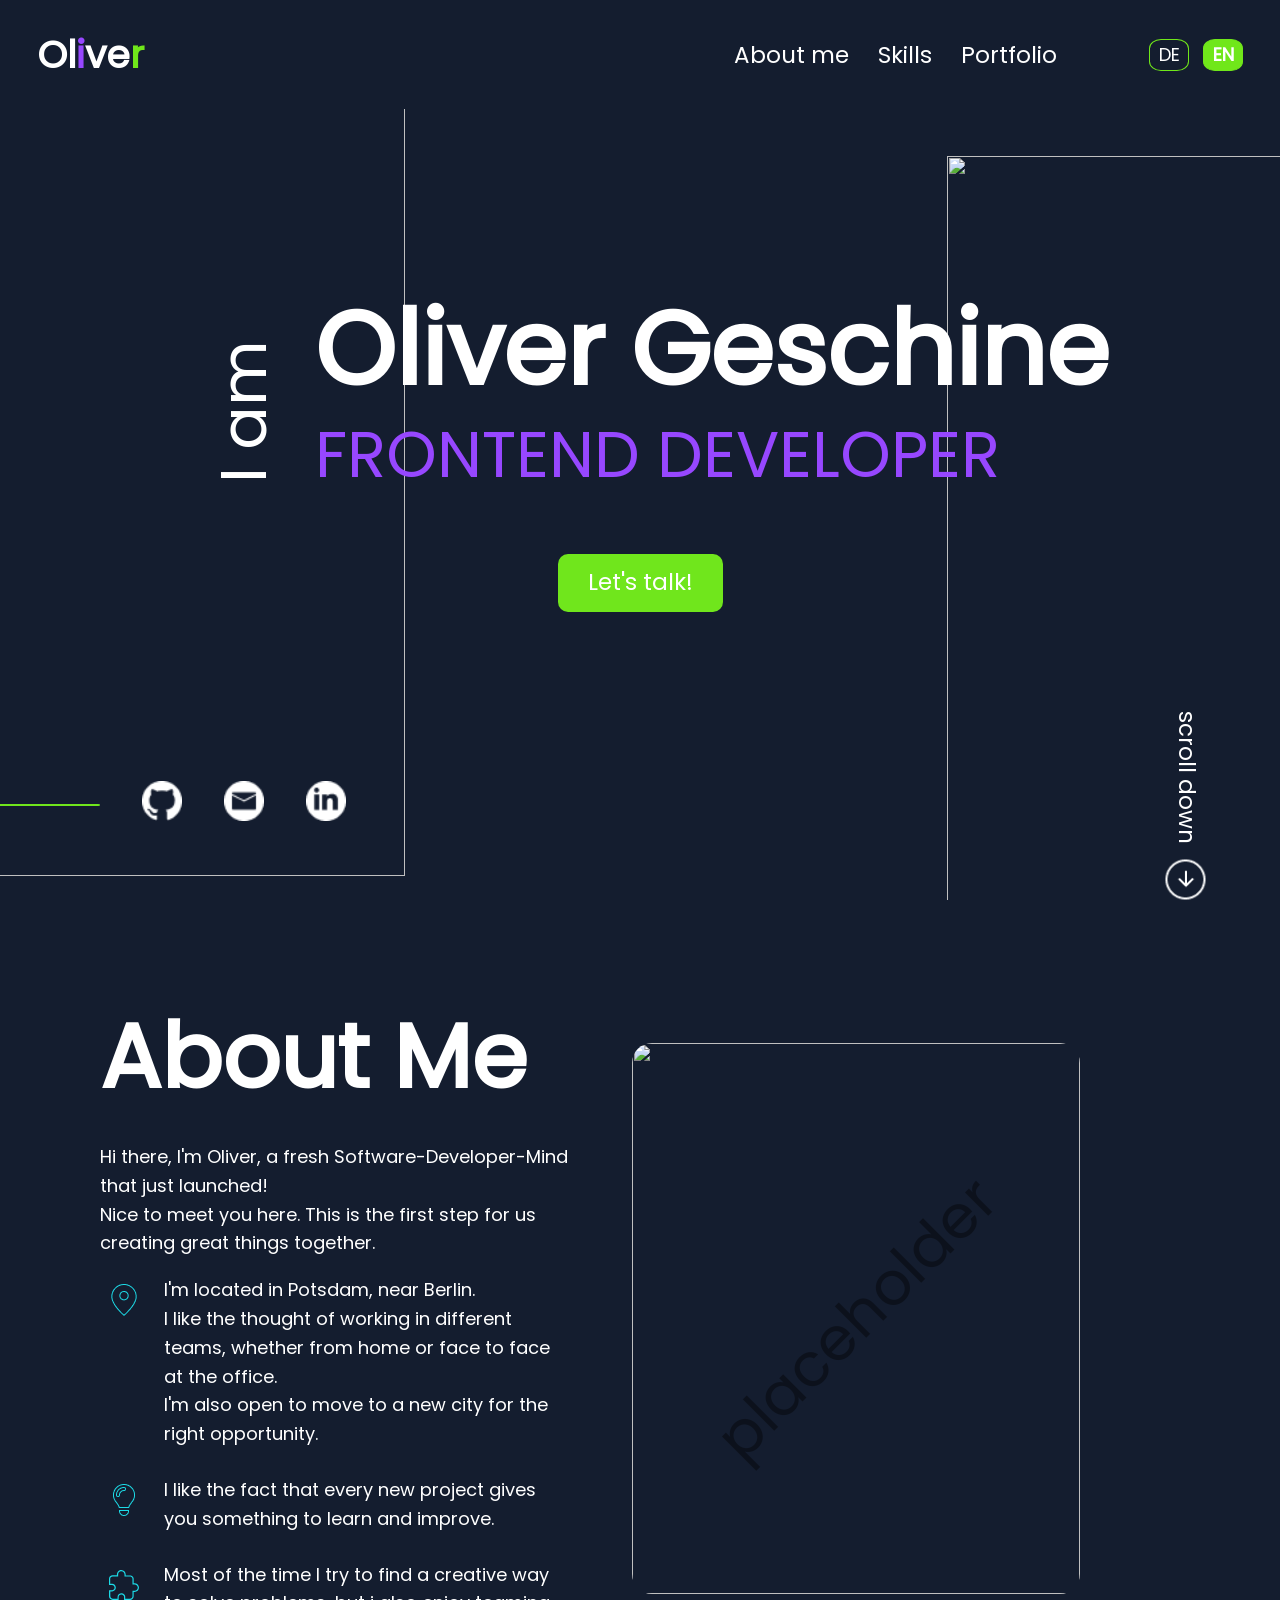
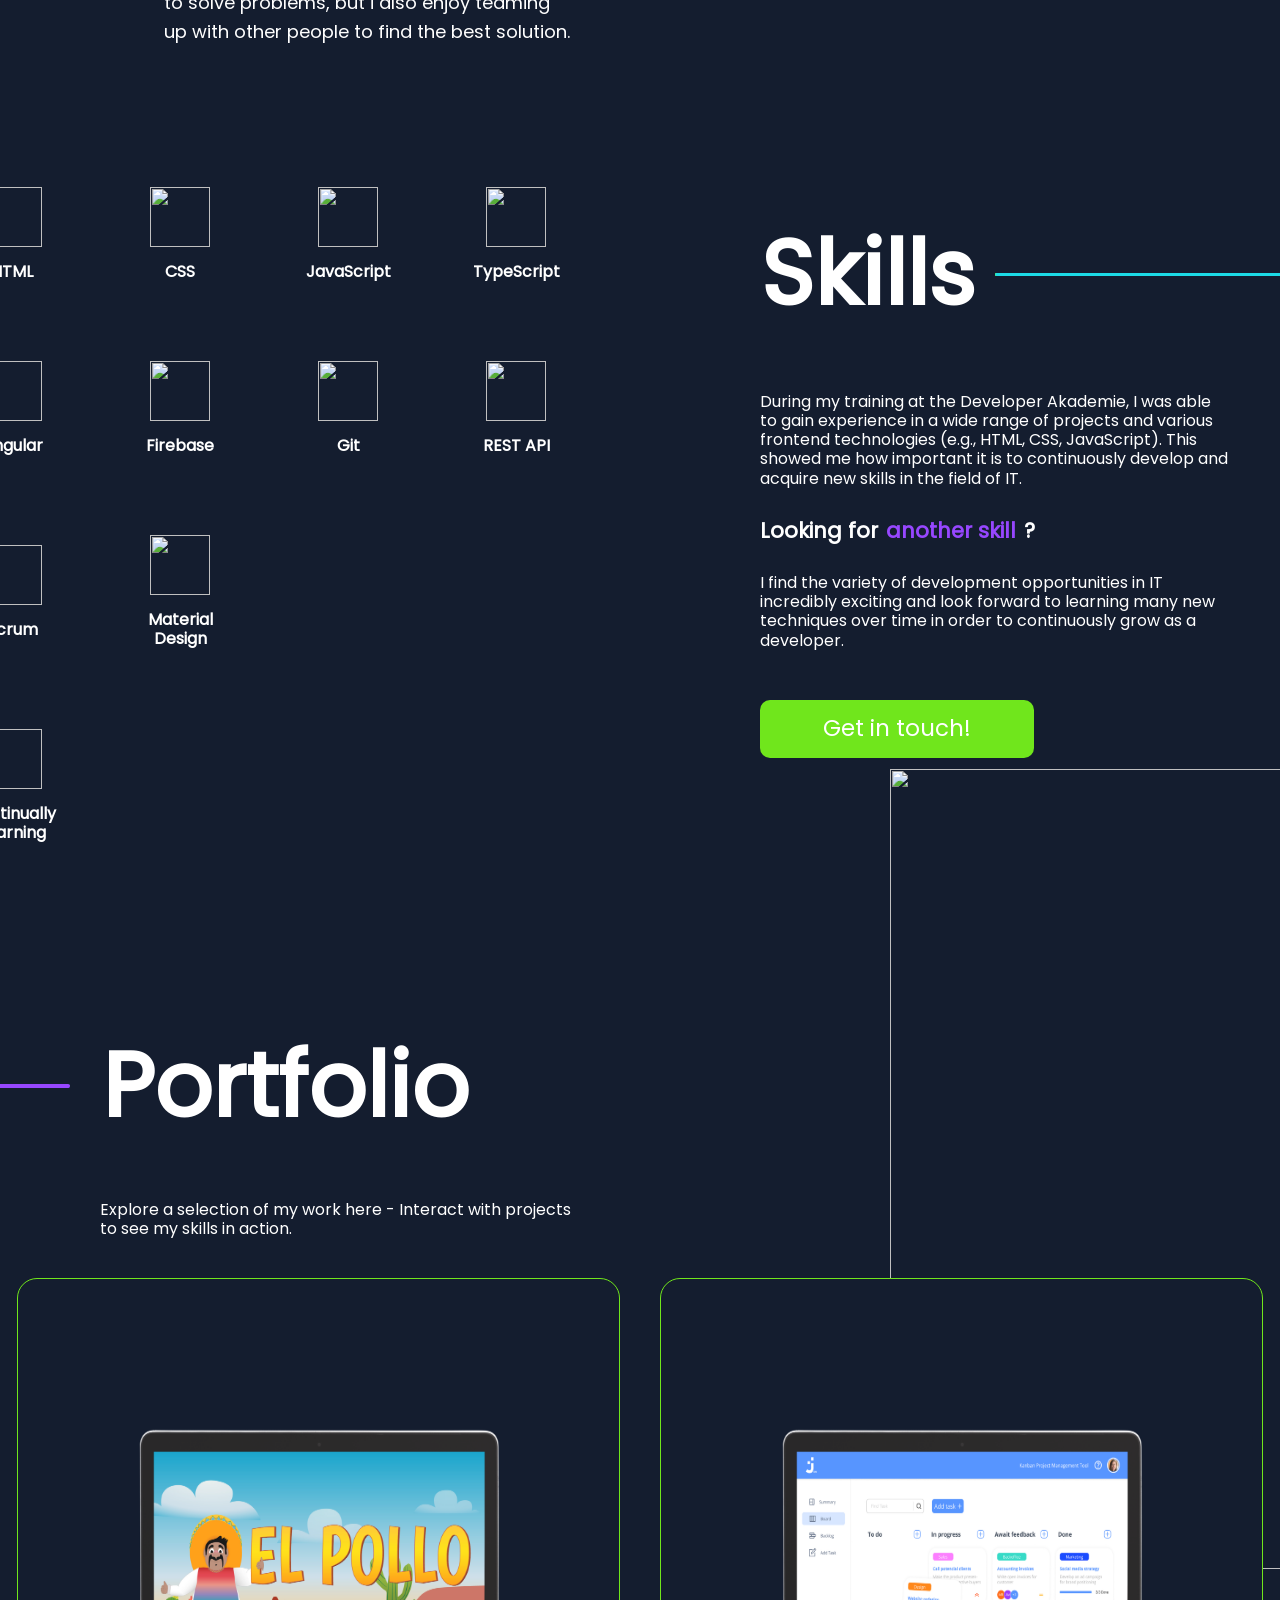
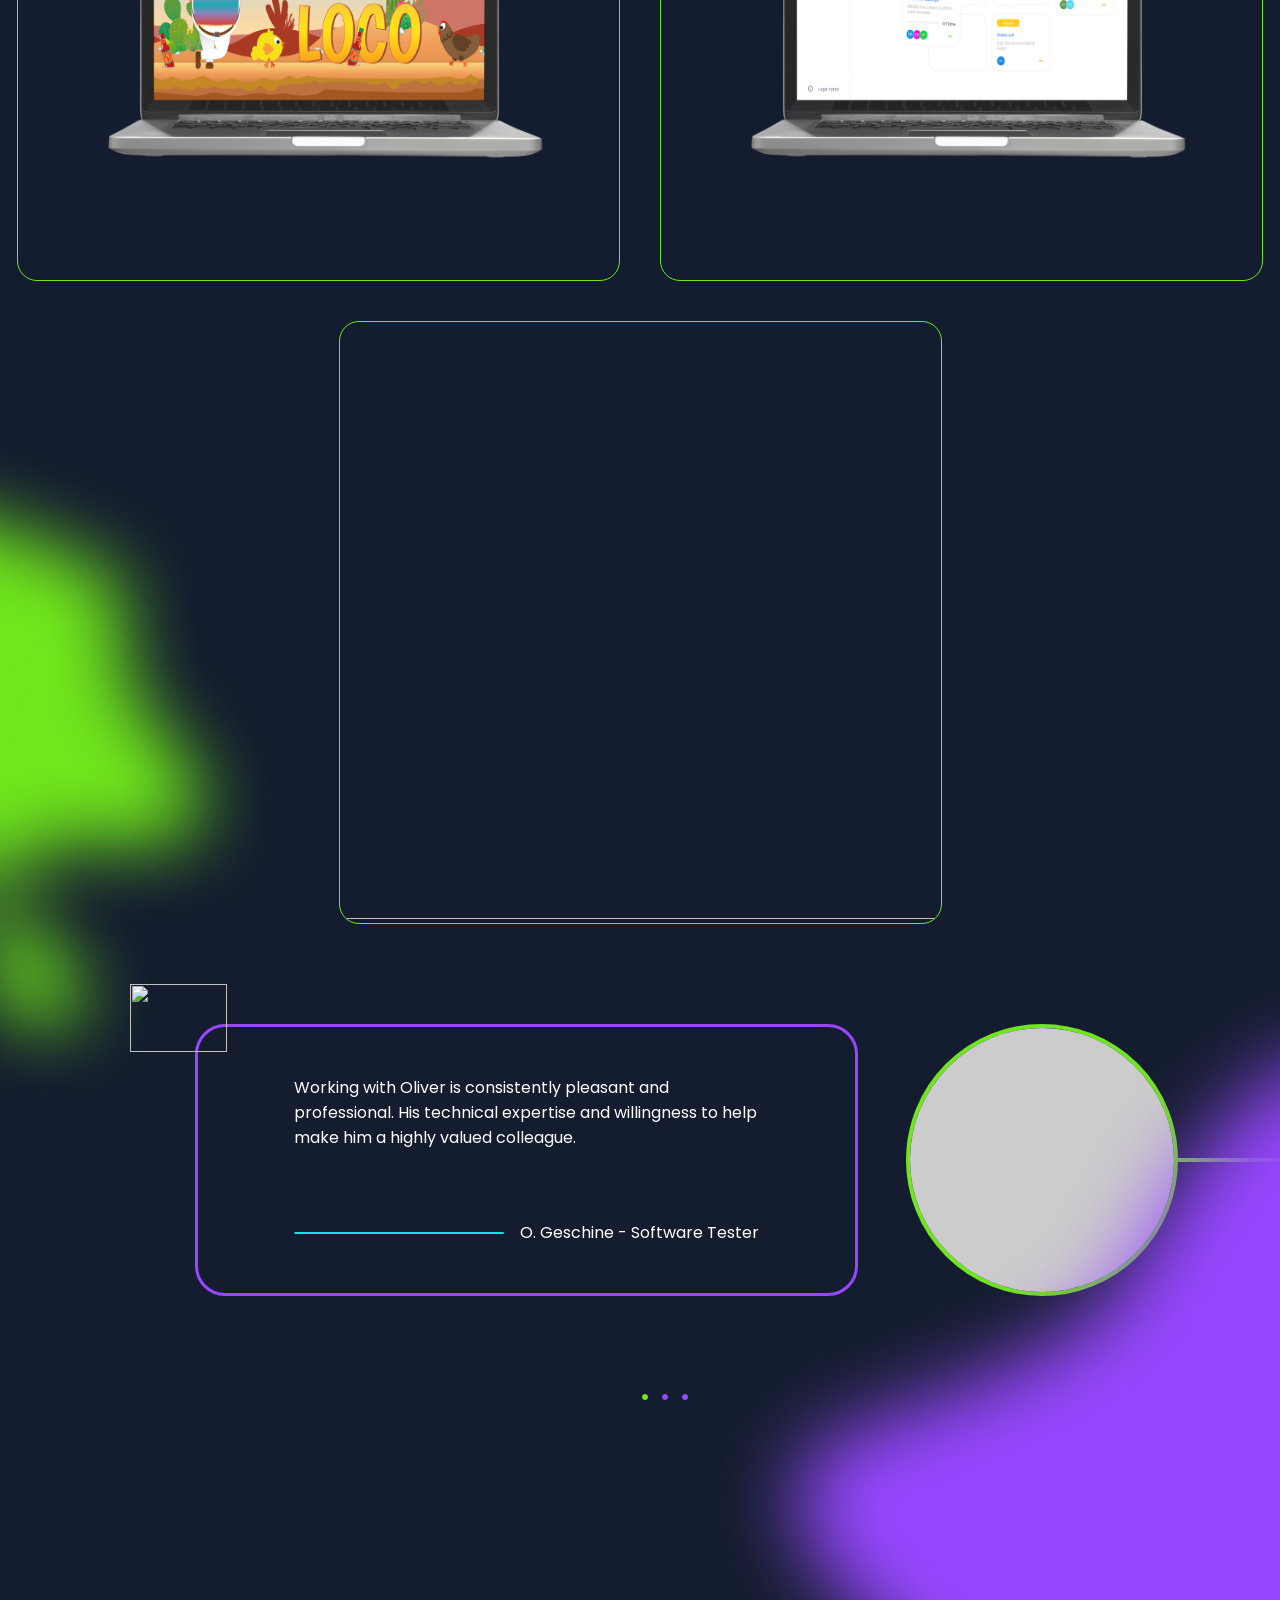
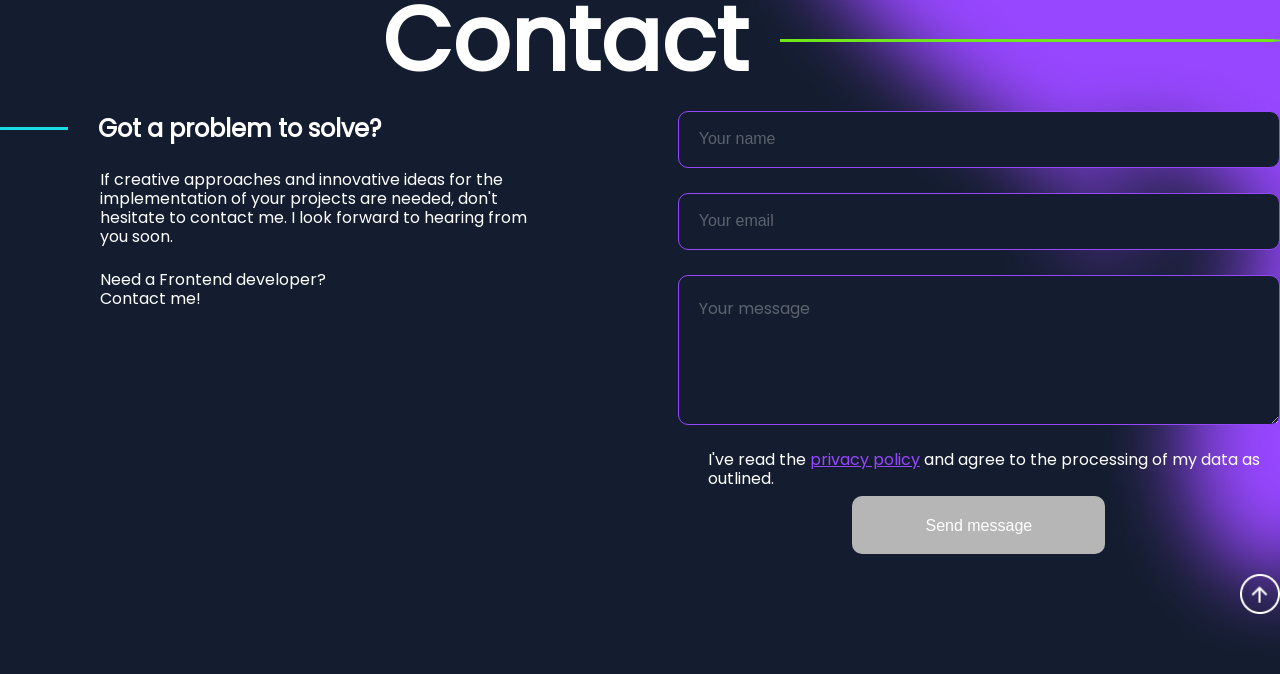
==== commit 8a295889: "update responsive css for about me section" ====
--- a/index.html
+++ b/index.html
@@ -1,5 +1,5 @@
 <!DOCTYPE html>
-<html lang="en">
+<html lang="en" translate="no">
 
 <head>
     <meta charset="UTF-8">
@@ -59,8 +59,11 @@
                     <button class="language-button" id="en_button" onclick="setLanguageEN()">EN</button>
                 </div>
 
-                <img id="burger_menu" class="burger-menu dNone" onclick="toggleModal()"
-                    src="./assets/icons/burger_menu.png" alt="Burger Menu">
+                <div id="burger_menu" class="menu-icon dNone" onclick="toggleModal()">
+                    <div class="menu-icon-line-top"></div>
+                    <div class="menu-icon-line-middle"></div>
+                    <div class="menu-icon-line-bottom"></div>
+                </div>
 
             </div>
 
@@ -153,11 +156,10 @@
             <div class="profile_picture_container">
                 <span class="placeholder_span">placeholder</span>
                 <img class="profile_picture" src="./assets/img/profile_picture.png" alt="">
+                <img class="about-me-section-shadows" src="./assets/img/purple_green_shadow.png" alt="">
             </div>
             <img class="vector-bg-img" src="./assets/img/Vector.png" alt="">
-            <div class="about-me-section-shadows">
-                <img src="./assets/img/purple_green_shadow.png" alt="">
-            </div>
+
         </section>
 
 
--- a/styles/navbar.css
+++ b/styles/navbar.css
@@ -109,6 +109,69 @@
     color: #70e71a;
 }
 
+.menu-icon {
+    flex-direction: column;
+    justify-content: center;
+    align-items: center;
+    width: 48px;
+    height: 48px;
+    padding-bottom: 0;
+    padding-right: 0;
+    margin-right: -0.5rem;
+    cursor: pointer;
+}
+
+.menu-icon-line-top {
+    width: 24px;
+    height: 2px;
+    background-color: white;
+    padding-bottom: 0;
+    padding-right: 0;
+    transition: transform 0.7s;
+    transform: translate3d(0px, 0px, 0px) scale3d(1, 1, 1) rotateX(0deg) rotateY(0deg) rotateZ(0deg) skew(0deg, 0deg);
+    transform-style: preserve-3d;
+}
+
+.menu-icon-line-top.active {
+    transform: translate3d(0px, 8px, 0px) scale3d(1, 1, 1) rotateX(0deg) rotateY(0deg) rotateZ(-45deg) skew(0deg, 0deg);
+    transform-style: preserve-3d;
+}
+
+.menu-icon-line-middle {
+    display: flex;
+    justify-content: center;
+    align-items: center;
+    width: 24px;
+    height: 2px;
+    background-color: white;
+    margin-top: 6px;
+    margin-bottom: 6px;
+    padding-bottom: 0;
+    padding-right: 0;
+    transition: width 0.3s;
+}
+
+.menu-icon-line-middle.active {
+    width: 0px;
+    height: 2px;
+}
+
+.menu-icon-line-bottom {
+    width: 24px;
+    height: 2px;
+    background-color: white;
+    padding-bottom: 0;
+    padding-right: 0;
+    transition: transform 0.7s;
+    transform: translate3d(0px, 0px, 0px) scale3d(1, 1, 1) rotate(0deg) rotateY(0deg) rotateZ(0deg) skew(0deg, 0deg);
+    transform-style: preserve-3d;
+}
+
+.menu-icon-line-bottom.active {
+    transform: translate3d(0px, -8px, 0px) scale3d(1, 1, 1) rotateX(0deg) rotateY(0deg) rotateZ(45deg) skew(0deg, 0deg);
+    transform-style: preserve-3d;
+}
+
 /* --- Modal --- */
 .modal {
     display: flex;
@@ -117,24 +180,22 @@
     position: fixed;
     top: 109px;
     right: 0;
-    width: 309px;
-    height: calc(100vh - 109px);
+    width: 250px;
+    height: 500px;
     background-color: #414857;
-    transform: translateY(-121%);
+    transform: translateX(100%);
     transition: transform 0.3s ease-in-out;
     z-index: 98;
 }
 
 .modal.show {
-    transform: translateY(0);
+    transform: translateX(0);
 }
 
 .modal-content {
     display: flex;
     justify-content: center;
     flex-direction: column;
-    width: 114px;
-    height: 272px;
     gap: 29px;
 }
 
@@ -186,7 +247,7 @@
         display: none;
     }
 
-    .burger-menu {
+    .menu-icon {
         display: flex;
         cursor: pointer;
     }
--- a/styles/about-me-section.css
+++ b/styles/about-me-section.css
@@ -1,31 +1,40 @@
 .about_me_section {
     display: flex;
     width: 100%;
-    padding-top: 100px;
-    padding-right: 100px;
-    padding-left: 100px;
+    padding-top: clamp(60px, 10vh, 100px);
+    padding-right: clamp(20px, 8vw, 100px);
+    padding-left: clamp(20px, 8vw, 100px);
     justify-content: space-between;
     align-items: center;
-    gap: 60px;
+    gap: clamp(30px, 5vw, 60px);
     box-sizing: border-box;
     background-color: #141D2F;
     isolation: isolate;
+    position: relative;
 }
 
 .about_me_section h1 {
-    font-size: 90px;
-    margin-bottom: 20px;
+    font-size: clamp(36px, 8vw, 90px);
+    margin-bottom: clamp(12px, 2vh, 20px);
 }
 
 .infobox {
-    width: 470px;
+    width: clamp(300px, 40vw, 470px);
+    z-index: 3;
+}
+
+.infobox>span {
+    font-size: clamp(15px, 2vw, 18px);
+    line-height: 1.6;
 }
 
 .vector-bg-img {
     width: 100%;
     position: absolute;
-    top: 1600px;
+    left: 0;
+    top: clamp(290px, 45vh, 600px);
     z-index: 0;
+    pointer-events: none;
 }
 
 .profile_picture_container {
@@ -33,19 +42,21 @@
     justify-content: center;
     align-items: center;
     position: relative;
-    right: 100px;
+    right: clamp(0px, 8vw, 100px);
+    flex-shrink: 0;
 }
 
 .profile_picture {
-    width: 520px;
-    height: 640px;
-    border-radius: 20px;
+    width: clamp(280px, 35vw, 520px);
+    height: clamp(350px, 43vw, 640px);
+    border-radius: clamp(12px, 2vw, 20px);
     z-index: 1;
+    object-fit: cover;
 }
 
 .placeholder_span {
     position: absolute;
-    font-size: 60px;
+    font-size: clamp(28px, 5vw, 60px);
     color: rgba(0, 0, 0, 0.4);
     rotate: -45deg;
     z-index: 2;
@@ -54,21 +65,28 @@
 .short_info_container {
     display: flex;
     flex-direction: column;
-    gap: 30px;
-    max-width: 600px;
-    padding-top: 24px;
+    font-size: clamp(16px, 2vw, 18px);
+    gap: clamp(20px, 3vh, 30px);
+    max-width: clamp(300px, 50vw, 600px);
+    padding-top: clamp(16px, 2vh, 24px);
 }
 
 .short_info {
     display: flex;
-    align-items: center;
-    gap: 16px;
+    align-items: flex-start;
+    gap: clamp(12px, 2vw, 16px);
+}
+
+.short_info span {
+    line-height: 1.6;
+    flex: 1;
 }
 
 .about_me_icons {
-    width: 48px;
-    height: 48px;
+    width: clamp(32px, 4vw, 48px);
+    height: clamp(32px, 4vw, 48px);
     z-index: 1;
+    flex-shrink: 0;
 }
 
 .about_me_icons:hover {
@@ -78,7 +96,159 @@
 
 .about-me-section-shadows {
     position: absolute;
-    right: 2px;
-    top: 1169px;
+    padding-top: 350px;
+    height: 1100px;
     z-index: -1;
+    pointer-events: none;
+}
+
+/* ⚠️ TABLET */
+@media(max-width: 1024px) {
+    .about_me_section {
+        padding: clamp(60px, 10vh, 80px) clamp(30px, 5vw, 40px);
+        gap: clamp(30px, 4vw, 40px);
+    }
+
+    .profile_picture_container {
+        right: clamp(0px, 3vw, 20px);
+    }
+
+    .infobox {
+        width: clamp(280px, 45vw, 450px);
+    }
+}
+
+/* ⚠️ MOBILE */
+@media(max-width: 768px) {
+    .about_me_section {
+        flex-direction: column;
+        padding: clamp(40px, 8vh, 60px) clamp(16px, 4vw, 24px) clamp(60px, 10vh, 80px);
+        gap: clamp(32px, 6vh, 48px);
+        align-items: center;
+    }
+
+    /* ⚠️ Bild OBEN */
+    .profile_picture_container {
+        right: 0;
+        order: 1;
+        width: 100%;
+        max-width: clamp(280px, 80vw, 400px);
+    }
+
+    .profile_picture {
+        width: 100%;
+        height: auto;
+        aspect-ratio: 13/16;
+    }
+
+    /* ⚠️ Text UNTEN */
+    .infobox {
+        z-index: 3;
+        order: 2;
+        width: 100%;
+        max-width: 100%;
+    }
+
+    .about_me_section h1 {
+        font-size: clamp(32px, 8vw, 48px);
+        text-align: left;
+    }
+
+    .infobox>span {
+        font-size: clamp(14px, 3vw, 16px);
+    }
+
+    .short_info_container {
+        font-size: clamp(14px, 3vw, 16px);
+        gap: clamp(16px, 3vh, 24px);
+    }
+
+    .about_me_icons {
+        width: clamp(28px, 6vw, 40px);
+        height: clamp(28px, 6vw, 40px);
+    }
+
+    .placeholder_span {
+        font-size: clamp(24px, 6vw, 40px);
+    }
+}
+
+/* ⚠️ SMALL MOBILE - 480px */
+@media(max-width: 480px) {
+    .about_me_section {
+        padding: 40px 16px 60px;
+        gap: 28px;
+    }
+
+    .about_me_section h1 {
+        font-size: 36px;
+    }
+
+    .profile_picture_container {
+        max-width: 300px;
+    }
+}
+
+/* ⚠️ EXTRA SMALL - 375px */
+@media(max-width: 375px) {
+    .about_me_section {
+        padding: 36px 14px 50px;
+        gap: 24px;
+    }
+
+    .about_me_section h1 {
+        font-size: 32px;
+    }
+
+    .profile_picture_container {
+        max-width: 260px;
+    }
+
+    .short_info_container {
+        font-size: 13px;
+        gap: 16px;
+    }
+
+    .about_me_icons {
+        width: 30px;
+        height: 30px;
+    }
+
+    .placeholder_span {
+        font-size: 26px;
+    }
+}
+
+/* ⚠️ MINIMUM - 320px */
+@media(max-width: 320px) {
+    .about_me_section {
+        padding: 32px 12px 44px;
+        gap: 20px;
+    }
+
+    .about_me_section h1 {
+        font-size: 28px;
+    }
+
+    .infobox>span {
+        font-size: 13px;
+    }
+
+    .profile_picture_container {
+        max-width: 240px;
+    }
+
+    .short_info_container {
+        font-size: 12px;
+        gap: 14px;
+    }
+
+    .about_me_icons {
+        width: 28px;
+        height: 28px;
+    }
+
+    .placeholder_span {
+        font-size: 24px;
+    }
 }
